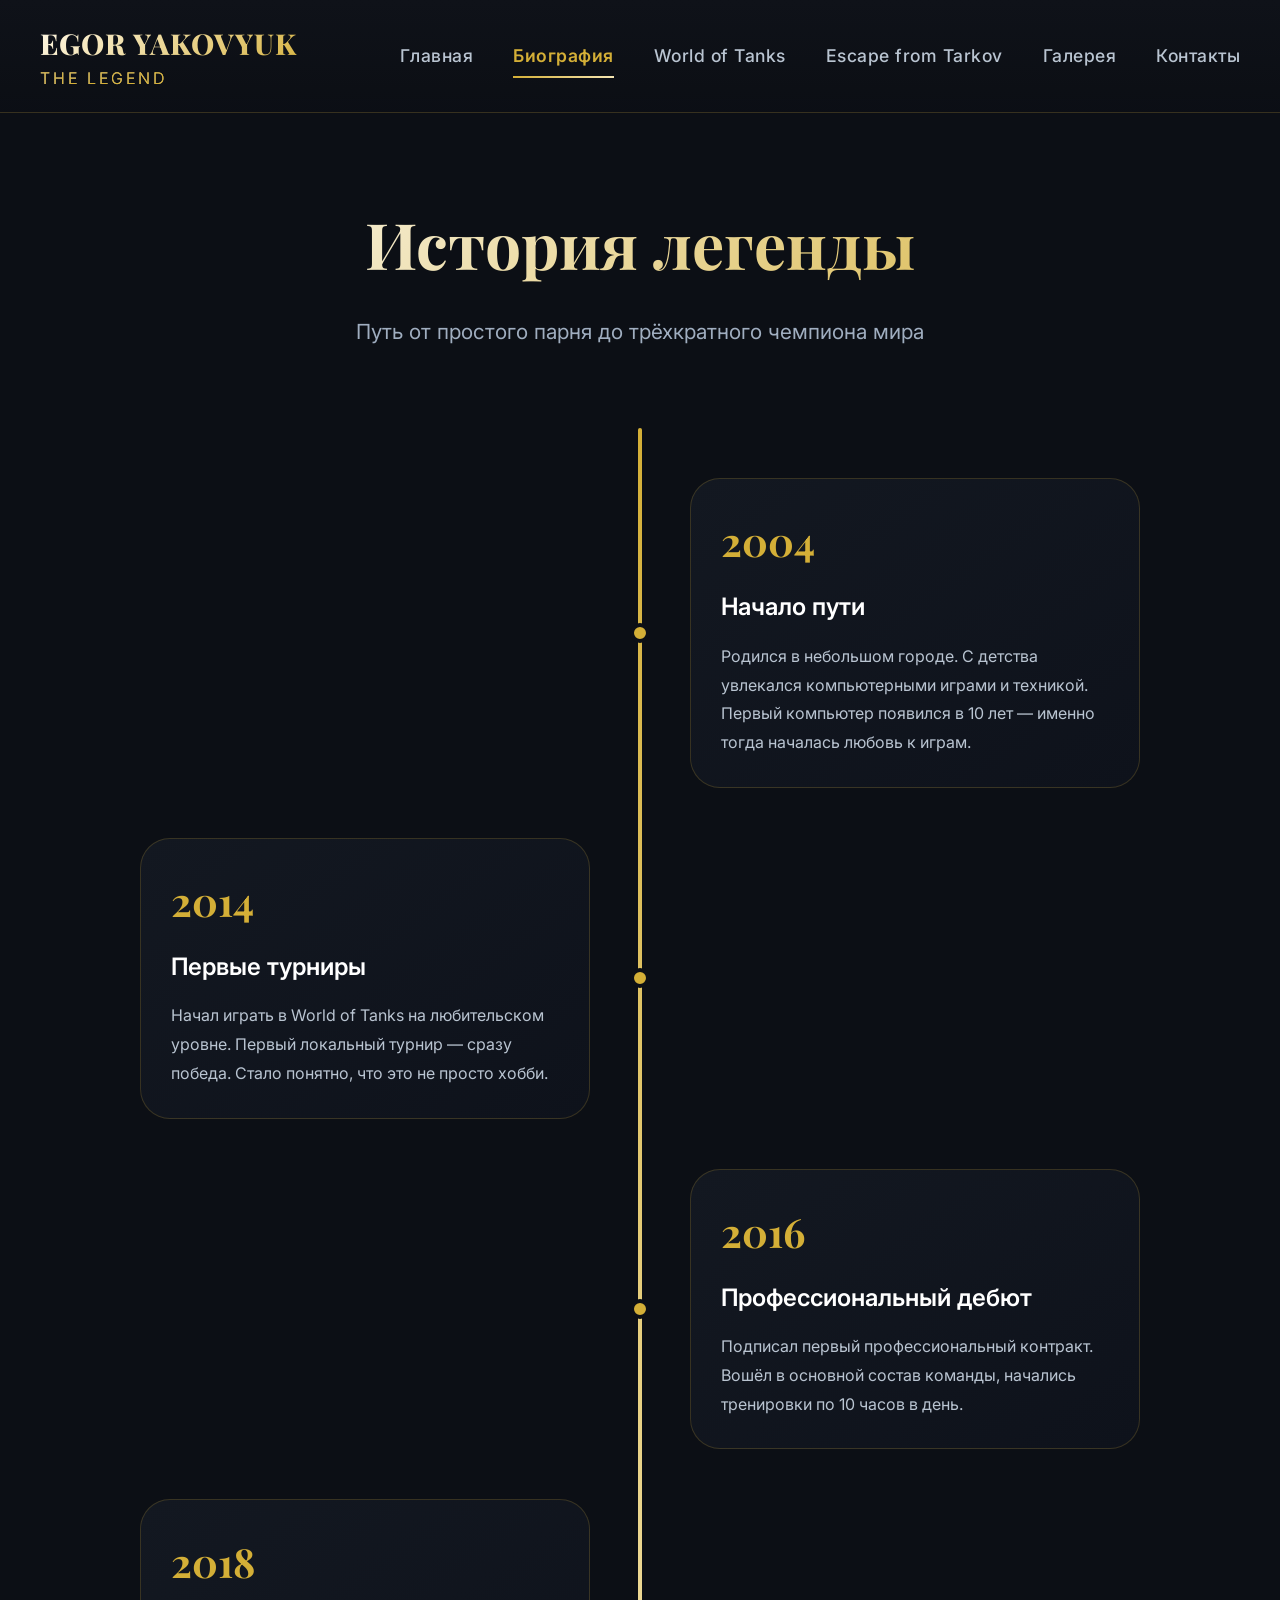
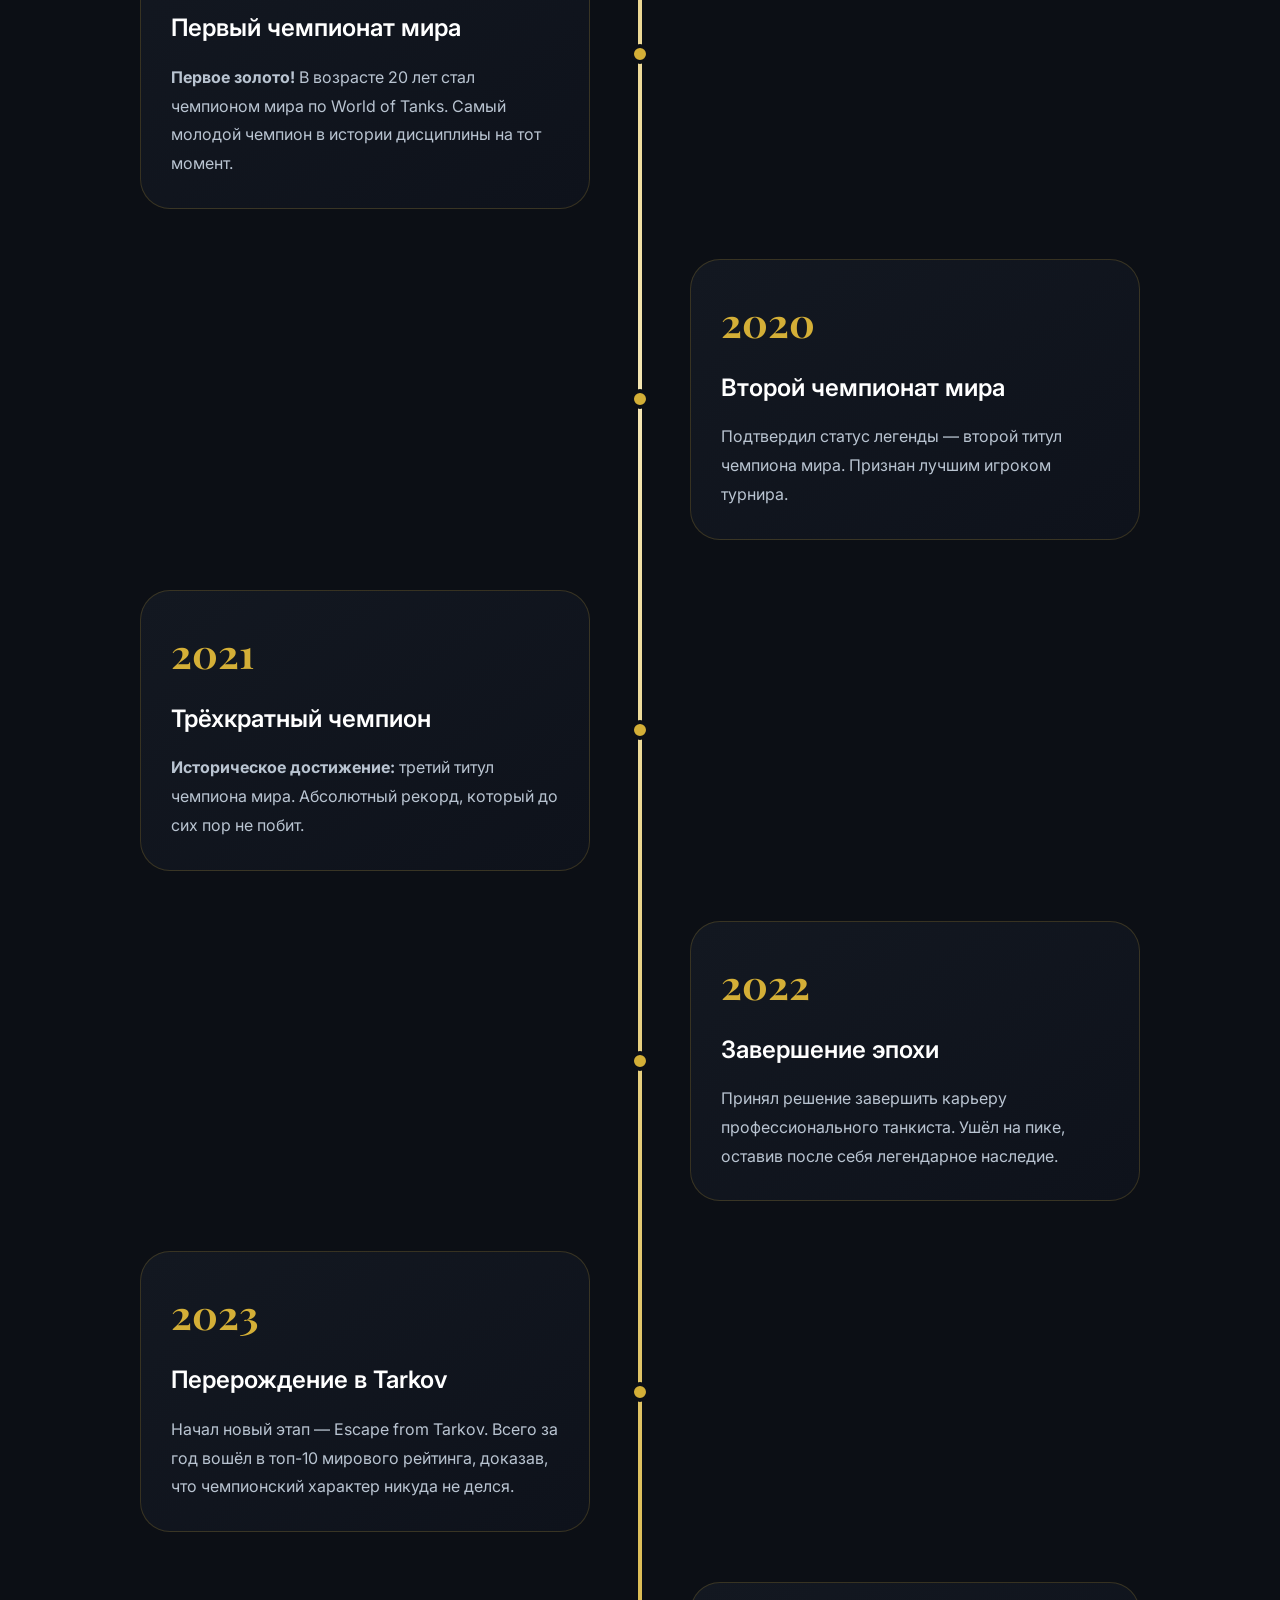
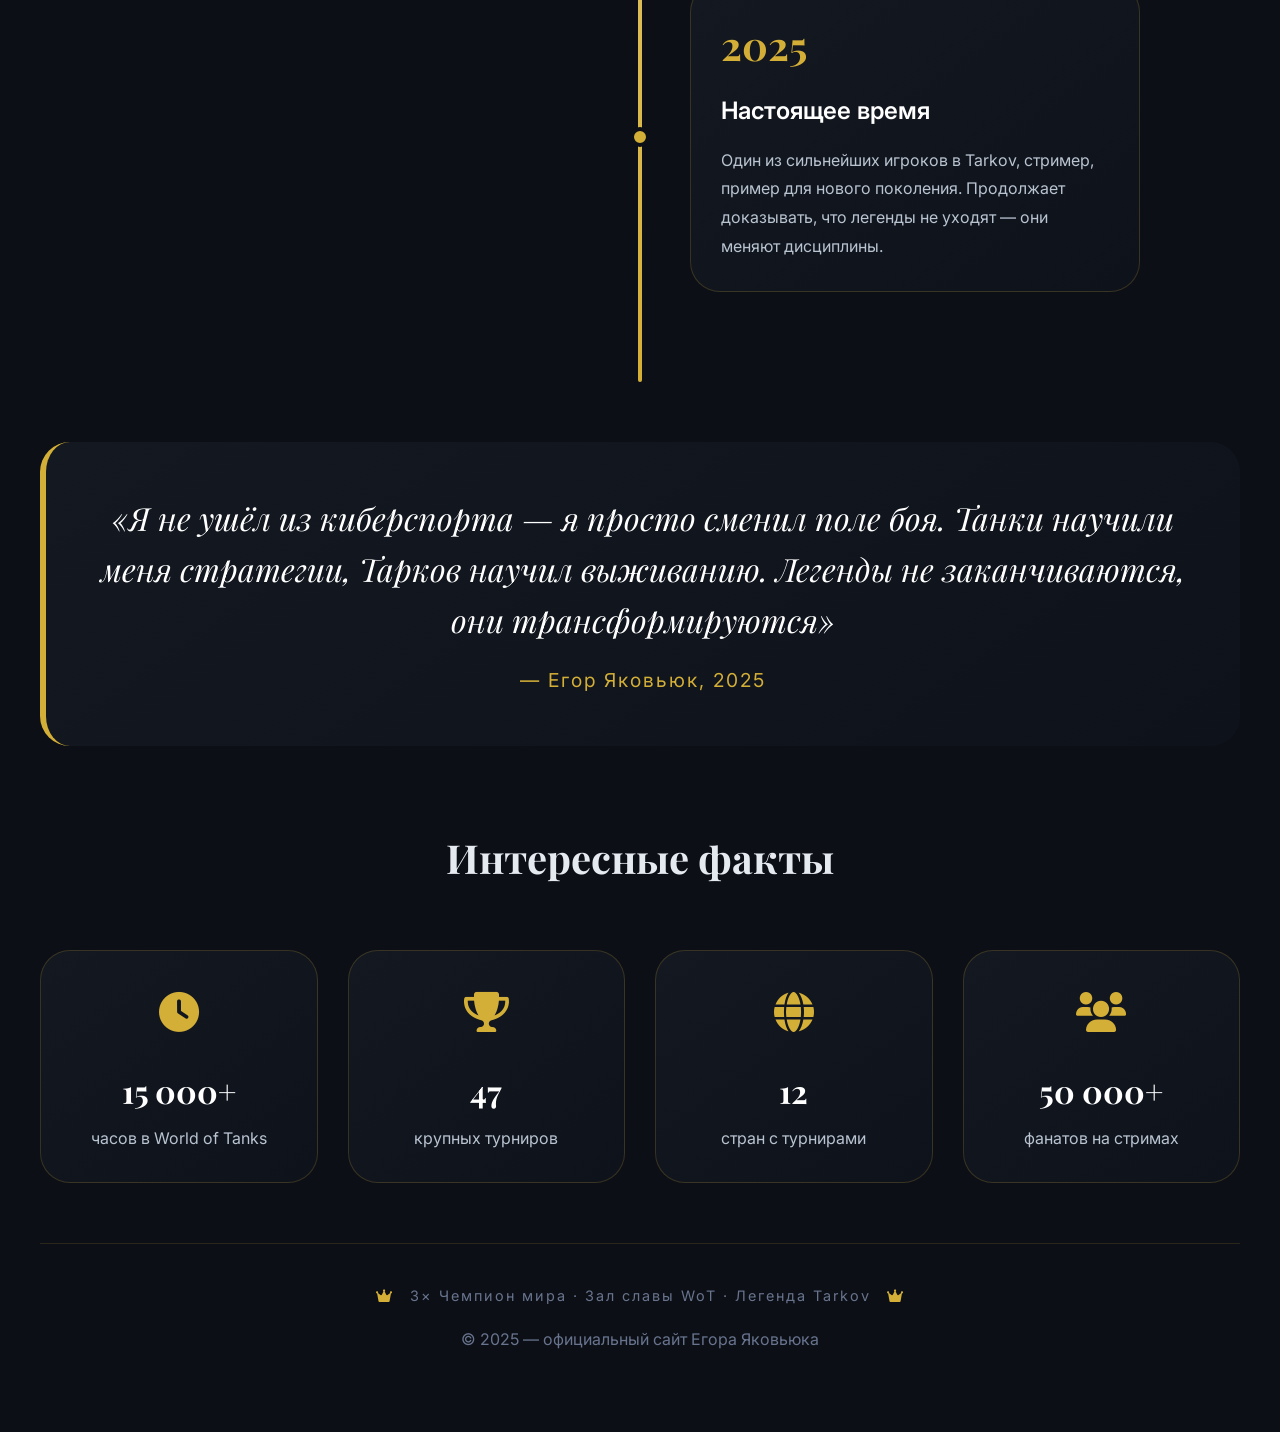
==== bio.html @ 558fa75c "новый сайт" ====
<!DOCTYPE html>
<html lang="ru">
<head>
    <meta charset="UTF-8">
    <meta name="viewport" content="width=device-width, initial-scale=1.0">
    <title>Биография | Егор Яковьюк — Легенда киберспорта</title>
    
    <!-- Фавикон -->
    <link rel="icon" type="image/png" href="favicon.png">
    <link rel="apple-touch-icon" href="favicon.png">
    
    <!-- Шрифты -->
    <link rel="preconnect" href="https://fonts.googleapis.com">
    <link rel="preconnect" href="https://fonts.gstatic.com" crossorigin>
    <link href="https://fonts.googleapis.com/css2?family=Inter:wght@300;400;500;600;700&family=Playfair+Display:wght@400;500;600;700;800&display=swap" rel="stylesheet">
    
    <!-- Font Awesome -->
    <link rel="stylesheet" href="https://cdnjs.cloudflare.com/ajax/libs/font-awesome/6.0.0-beta3/css/all.min.css">
    
    <style>
        /* ===== ОСНОВНЫЕ СТИЛИ (ТЕ ЖЕ, ЧТО НА ГЛАВНОЙ) ===== */
        * {
            margin: 0;
            padding: 0;
            box-sizing: border-box;
        }

        body {
            font-family: 'Inter', sans-serif;
            background-color: #0c0f15;
            color: #e5e9f0;
            line-height: 1.6;
        }

        /* ШАПКА */
        .header {
            background: linear-gradient(180deg, #0f1219 0%, rgba(12,15,21,0.95) 100%);
            backdrop-filter: blur(10px);
            border-bottom: 1px solid rgba(212, 175, 55, 0.2);
            position: sticky;
            top: 0;
            z-index: 1000;
            padding: 20px 0;
        }

        .header-container {
            max-width: 1400px;
            margin: 0 auto;
            padding: 0 40px;
            display: flex;
            align-items: center;
            justify-content: space-between;
        }

        .logo {
            font-family: 'Playfair Display', serif;
            font-size: 1.8rem;
            font-weight: 800;
            letter-spacing: 1px;
            background: linear-gradient(135deg, #fff8e7, #d4af37);
            -webkit-background-clip: text;
            background-clip: text;
            color: transparent;
            text-decoration: none;
        }

        .logo span {
            font-size: 1rem;
            font-family: 'Inter', sans-serif;
            font-weight: 300;
            color: #d4af37;
            display: block;
            letter-spacing: 3px;
            text-transform: uppercase;
        }

        .nav-menu {
            display: flex;
            gap: 40px;
        }

        .nav-link {
            color: #b9c4d1;
            text-decoration: none;
            font-weight: 500;
            font-size: 1.1rem;
            letter-spacing: 0.5px;
            padding: 8px 0;
            position: relative;
            transition: 0.2s;
        }

        .nav-link::after {
            content: '';
            position: absolute;
            bottom: 0;
            left: 0;
            width: 0;
            height: 2px;
            background: linear-gradient(90deg, #d4af37, #f5e6b3);
            transition: width 0.3s ease;
        }

        .nav-link:hover {
            color: #fff;
        }

        .nav-link:hover::after {
            width: 100%;
        }

        .nav-link.active {
            color: #d4af37;
            font-weight: 600;
        }

        .nav-link.active::after {
            width: 100%;
        }

        /* ОСНОВНОЙ КОНТЕЙНЕР */
        .main {
            max-width: 1400px;
            margin: 0 auto;
            padding: 40px;
        }

        /* ЗАГОЛОВОК СТРАНИЦЫ */
        .page-header {
            text-align: center;
            margin: 40px 0 60px;
        }

        .page-title {
            font-family: 'Playfair Display', serif;
            font-size: 4rem;
            font-weight: 700;
            margin-bottom: 20px;
            background: linear-gradient(135deg, #ffffff, #d4af37);
            -webkit-background-clip: text;
            background-clip: text;
            color: transparent;
        }

        .page-subtitle {
            font-size: 1.3rem;
            color: #a0aec0;
            max-width: 700px;
            margin: 0 auto;
        }

        /* БИОГРАФИЯ - ВРЕМЕННАЯ ЛИНИЯ */
        .timeline {
            position: relative;
            max-width: 1000px;
            margin: 60px auto;
            padding: 20px 0;
        }

        .timeline::before {
            content: '';
            position: absolute;
            left: 50%;
            transform: translateX(-50%);
            width: 4px;
            height: 100%;
            background: linear-gradient(180deg, #d4af37, #f5e6b3, #d4af37);
            border-radius: 2px;
        }

        .timeline-item {
            position: relative;
            margin: 50px 0;
            display: flex;
            justify-content: space-between;
            align-items: center;
        }

        .timeline-item:nth-child(odd) {
            flex-direction: row-reverse;
        }

        .timeline-content {
            width: 45%;
            background: linear-gradient(145deg, #131821, #0e121b);
            border: 1px solid rgba(212, 175, 55, 0.2);
            border-radius: 30px;
            padding: 30px;
            position: relative;
            transition: 0.3s;
        }

        .timeline-content:hover {
            transform: translateY(-5px);
            border-color: #d4af37;
            box-shadow: 0 20px 30px -10px #000;
        }

        .timeline-year {
            font-family: 'Playfair Display', serif;
            font-size: 2.5rem;
            font-weight: 700;
            color: #d4af37;
            margin-bottom: 15px;
        }

        .timeline-title {
            font-size: 1.5rem;
            font-weight: 600;
            margin-bottom: 15px;
            color: #fff;
        }

        .timeline-text {
            color: #b9c4d1;
            line-height: 1.8;
        }

        .timeline-dot {
            position: absolute;
            left: 50%;
            transform: translateX(-50%);
            width: 20px;
            height: 20px;
            background: #d4af37;
            border: 4px solid #0c0f15;
            border-radius: 50%;
            z-index: 2;
        }

        /* ЦИТАТА */
        .quote-block {
            background: linear-gradient(145deg, #131821, #0e121b);
            border-left: 6px solid #d4af37;
            border-radius: 30px;
            padding: 50px;
            margin: 80px 0;
            text-align: center;
        }

        .quote-text {
            font-size: 2rem;
            font-family: 'Playfair Display', serif;
            font-style: italic;
            color: #fff;
            margin-bottom: 20px;
        }

        .quote-author {
            color: #d4af37;
            font-size: 1.2rem;
            letter-spacing: 2px;
        }

        /* КАРТОЧКИ С ФАКТАМИ */
        .facts-grid {
            display: grid;
            grid-template-columns: repeat(auto-fit, minmax(250px, 1fr));
            gap: 30px;
            margin: 60px 0;
        }

        .fact-card {
            background: linear-gradient(145deg, #131821, #0e121b);
            border: 1px solid rgba(212, 175, 55, 0.2);
            border-radius: 30px;
            padding: 30px;
            text-align: center;
            transition: 0.3s;
        }

        .fact-card:hover {
            border-color: #d4af37;
            transform: translateY(-5px);
        }

        .fact-icon {
            font-size: 2.5rem;
            color: #d4af37;
            margin-bottom: 20px;
        }

        .fact-number {
            font-family: 'Playfair Display', serif;
            font-size: 2rem;
            font-weight: 700;
            color: #fff;
            margin-bottom: 10px;
        }

        .fact-label {
            color: #b9c4d1;
            font-size: 1rem;
        }

        /* ФУТЕР */
        .footer {
            border-top: 1px solid rgba(212, 175, 55, 0.15);
            padding: 40px 0;
            margin-top: 60px;
            text-align: center;
            color: #68748e;
        }

        .legacy {
            font-size: 0.9rem;
            letter-spacing: 2px;
        }

        .legacy i {
            color: #d4af37;
            margin: 0 10px;
        }

        /* АДАПТАЦИЯ */
        @media (max-width: 768px) {
            .header-container {
                flex-direction: column;
                gap: 20px;
            }
            
            .nav-menu {
                gap: 15px;
                flex-wrap: wrap;
                justify-content: center;
            }
            
            .timeline::before {
                left: 30px;
            }
            
            .timeline-item {
                flex-direction: column !important;
                margin-left: 60px;
            }
            
            .timeline-content {
                width: 100%;
            }
            
            .timeline-dot {
                left: 30px;
            }
            
            .page-title {
                font-size: 2.5rem;
            }
            
            .quote-text {
                font-size: 1.5rem;
            }
        }
    </style>
</head>
<body>
    <!-- НОВАЯ ШАПКА С БИОГРАФИЕЙ -->
    <header class="header">
        <div class="header-container">
            <a href="index.html" class="logo">
                EGOR YAKOVYUK
                <span>THE LEGEND</span>
            </a>
            <nav class="nav-menu">
                <a href="index.html" class="nav-link">Главная</a>
                <a href="bio.html" class="nav-link active">Биография</a>
                <a href="wot.html" class="nav-link">World of Tanks</a>
                <a href="tarkov.html" class="nav-link">Escape from Tarkov</a>
                <a href="gallery.html" class="nav-link">Галерея</a>
                <a href="contacts.html" class="nav-link">Контакты</a>
            </nav>
        </div>
    </header>

    <main class="main">
        <!-- ЗАГОЛОВОК -->
        <div class="page-header">
            <h1 class="page-title">История легенды</h1>
            <p class="page-subtitle">Путь от простого парня до трёхкратного чемпиона мира</p>
        </div>

        <!-- ВРЕМЕННАЯ ЛИНИЯ ЖИЗНИ -->
        <div class="timeline">
            <!-- 2004 - Рождение -->
            <div class="timeline-item">
                <div class="timeline-dot"></div>
                <div class="timeline-content">
                    <div class="timeline-year">2004</div>
                    <div class="timeline-title">Начало пути</div>
                    <div class="timeline-text">
                        Родился в небольшом городе. С детства увлекался компьютерными играми и техникой. Первый компьютер появился в 10 лет — именно тогда началась любовь к играм.
                    </div>
                </div>
            </div>

            <!-- 2014 - Первые шаги в киберспорте -->
            <div class="timeline-item">
                <div class="timeline-dot"></div>
                <div class="timeline-content">
                    <div class="timeline-year">2014</div>
                    <div class="timeline-title">Первые турниры</div>
                    <div class="timeline-text">
                        Начал играть в World of Tanks на любительском уровне. Первый локальный турнир — сразу победа. Стало понятно, что это не просто хобби.
                    </div>
                </div>
            </div>

            <!-- 2016 - Профессиональная карьера -->
            <div class="timeline-item">
                <div class="timeline-dot"></div>
                <div class="timeline-content">
                    <div class="timeline-year">2016</div>
                    <div class="timeline-title">Профессиональный дебют</div>
                    <div class="timeline-text">
                        Подписал первый профессиональный контракт. Вошёл в основной состав команды, начались тренировки по 10 часов в день.
                    </div>
                </div>
            </div>

            <!-- 2018 - Первый чемпионат мира -->
            <div class="timeline-item">
                <div class="timeline-dot"></div>
                <div class="timeline-content">
                    <div class="timeline-year">2018</div>
                    <div class="timeline-title">Первый чемпионат мира</div>
                    <div class="timeline-text">
                        <strong>Первое золото!</strong> В возрасте 20 лет стал чемпионом мира по World of Tanks. Самый молодой чемпион в истории дисциплины на тот момент.
                    </div>
                </div>
            </div>

            <!-- 2020 - Второй титул -->
            <div class="timeline-item">
                <div class="timeline-dot"></div>
                <div class="timeline-content">
                    <div class="timeline-year">2020</div>
                    <div class="timeline-title">Второй чемпионат мира</div>
                    <div class="timeline-text">
                        Подтвердил статус легенды — второй титул чемпиона мира. Признан лучшим игроком турнира.
                    </div>
                </div>
            </div>

            <!-- 2021 - Третий титул и рекорд -->
            <div class="timeline-item">
                <div class="timeline-dot"></div>
                <div class="timeline-content">
                    <div class="timeline-year">2021</div>
                    <div class="timeline-title">Трёхкратный чемпион</div>
                    <div class="timeline-text">
                        <strong>Историческое достижение:</strong> третий титул чемпиона мира. Абсолютный рекорд, который до сих пор не побит.
                    </div>
                </div>
            </div>

            <!-- 2022 - Завершение карьеры танкиста -->
            <div class="timeline-item">
                <div class="timeline-dot"></div>
                <div class="timeline-content">
                    <div class="timeline-year">2022</div>
                    <div class="timeline-title">Завершение эпохи</div>
                    <div class="timeline-text">
                        Принял решение завершить карьеру профессионального танкиста. Ушёл на пике, оставив после себя легендарное наследие.
                    </div>
                </div>
            </div>

            <!-- 2023 - Новая глава: Tarkov -->
            <div class="timeline-item">
                <div class="timeline-dot"></div>
                <div class="timeline-content">
                    <div class="timeline-year">2023</div>
                    <div class="timeline-title">Перерождение в Tarkov</div>
                    <div class="timeline-text">
                        Начал новый этап — Escape from Tarkov. Всего за год вошёл в топ-10 мирового рейтинга, доказав, что чемпионский характер никуда не делся.
                    </div>
                </div>
            </div>

            <!-- 2025 - Настоящее время -->
            <div class="timeline-item">
                <div class="timeline-dot"></div>
                <div class="timeline-content">
                    <div class="timeline-year">2025</div>
                    <div class="timeline-title">Настоящее время</div>
                    <div class="timeline-text">
                        Один из сильнейших игроков в Tarkov, стример, пример для нового поколения. Продолжает доказывать, что легенды не уходят — они меняют дисциплины.
                    </div>
                </div>
            </div>
        </div>

        <!-- ЦИТАТА -->
        <div class="quote-block">
            <div class="quote-text">
                «Я не ушёл из киберспорта — я просто сменил поле боя. Танки научили меня стратегии, Тарков научил выживанию. Легенды не заканчиваются, они трансформируются»
            </div>
            <div class="quote-author">— Егор Яковьюк, 2025</div>
        </div>

        <!-- ИНТЕРЕСНЫЕ ФАКТЫ -->
        <h2 style="font-family: 'Playfair Display'; font-size: 2.5rem; margin: 60px 0 30px; text-align: center;">Интересные факты</h2>
        
        <div class="facts-grid">
            <div class="fact-card">
                <div class="fact-icon"><i class="fas fa-clock"></i></div>
                <div class="fact-number">15 000+</div>
                <div class="fact-label">часов в World of Tanks</div>
            </div>
            
            <div class="fact-card">
                <div class="fact-icon"><i class="fas fa-trophy"></i></div>
                <div class="fact-number">47</div>
                <div class="fact-label">крупных турниров</div>
            </div>
            
            <div class="fact-card">
                <div class="fact-icon"><i class="fas fa-globe"></i></div>
                <div class="fact-number">12</div>
                <div class="fact-label">стран с турнирами</div>
            </div>
            
            <div class="fact-card">
                <div class="fact-icon"><i class="fas fa-users"></i></div>
                <div class="fact-number">50 000+</div>
                <div class="fact-label">фанатов на стримах</div>
            </div>
        </div>

        <!-- ПОДВАЛ -->
        <footer class="footer">
            <div class="legacy">
                <i class="fas fa-crown"></i> 3× Чемпион мира · Зал славы WoT · Легенда Tarkov <i class="fas fa-crown"></i>
            </div>
            <div style="margin-top: 20px;">
                © 2025 — официальный сайт Егора Яковьюка
            </div>
        </footer>
    </main>
</body>
</html>
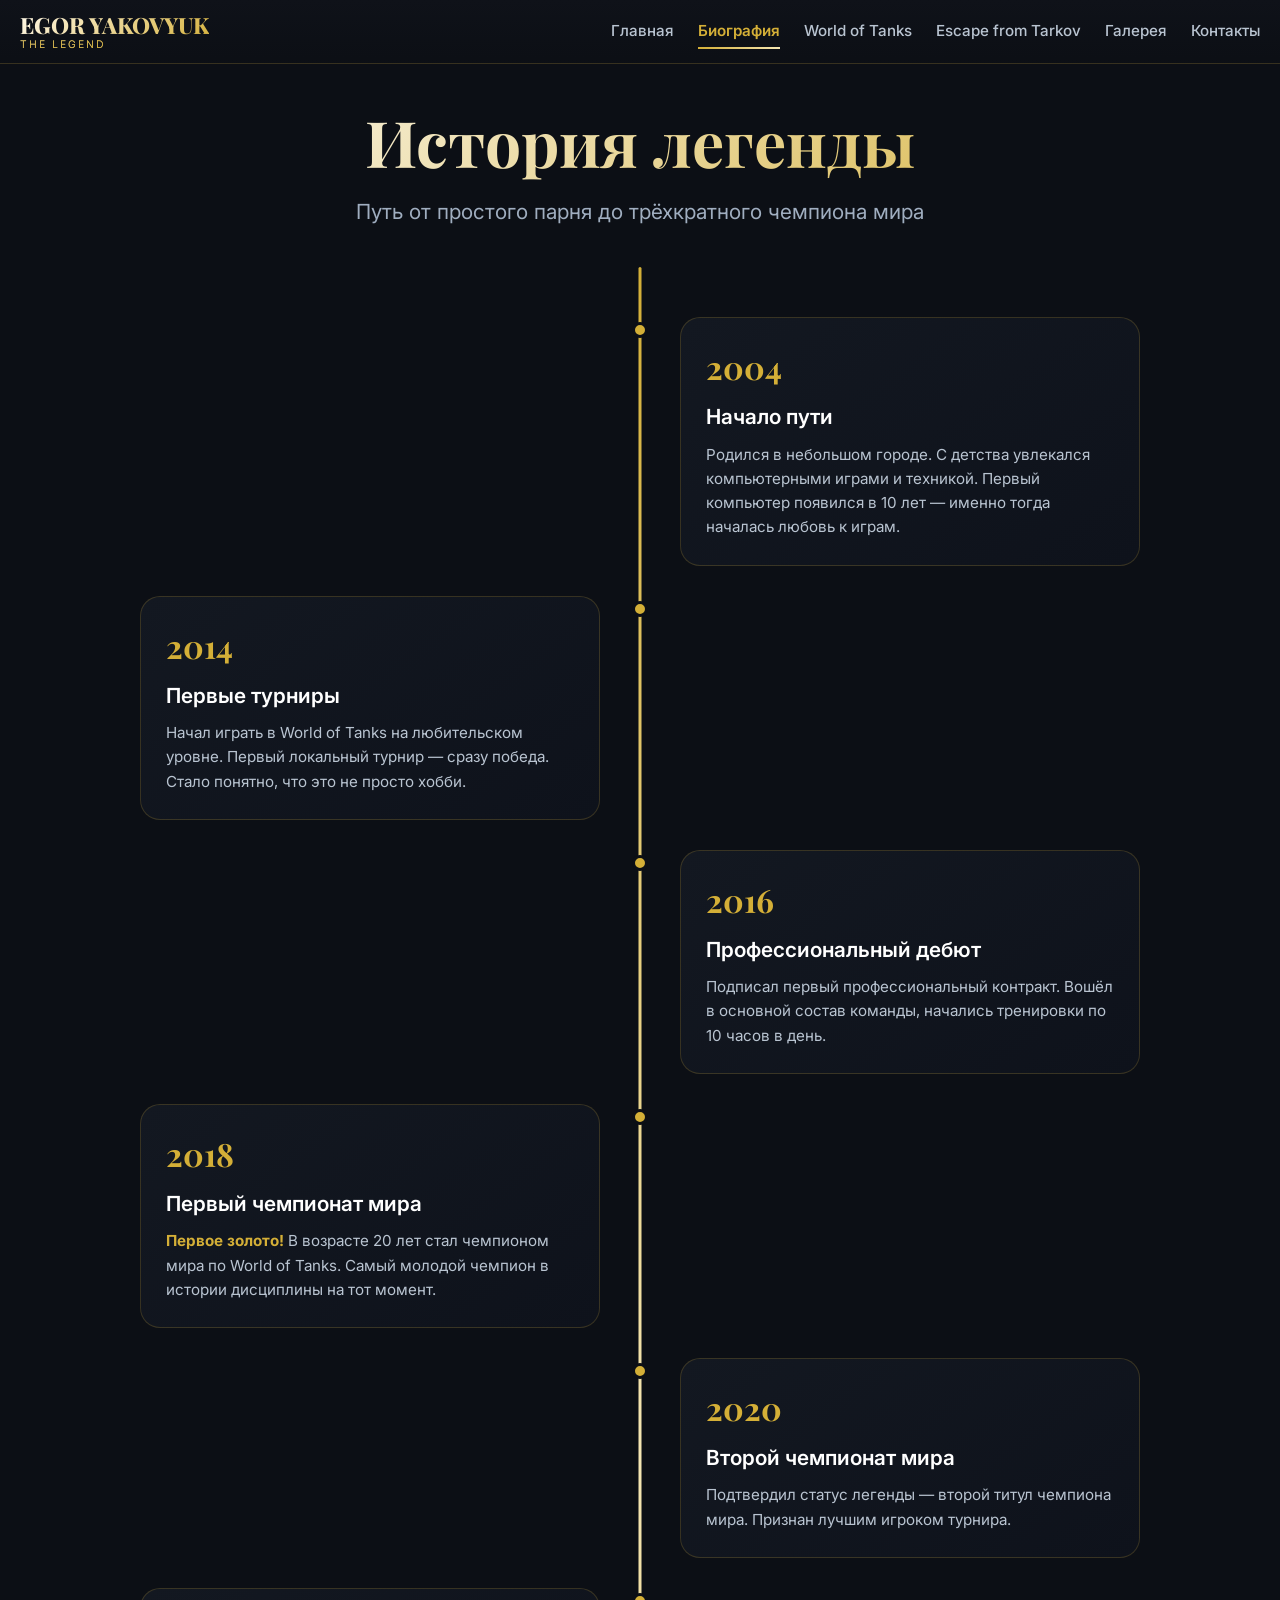
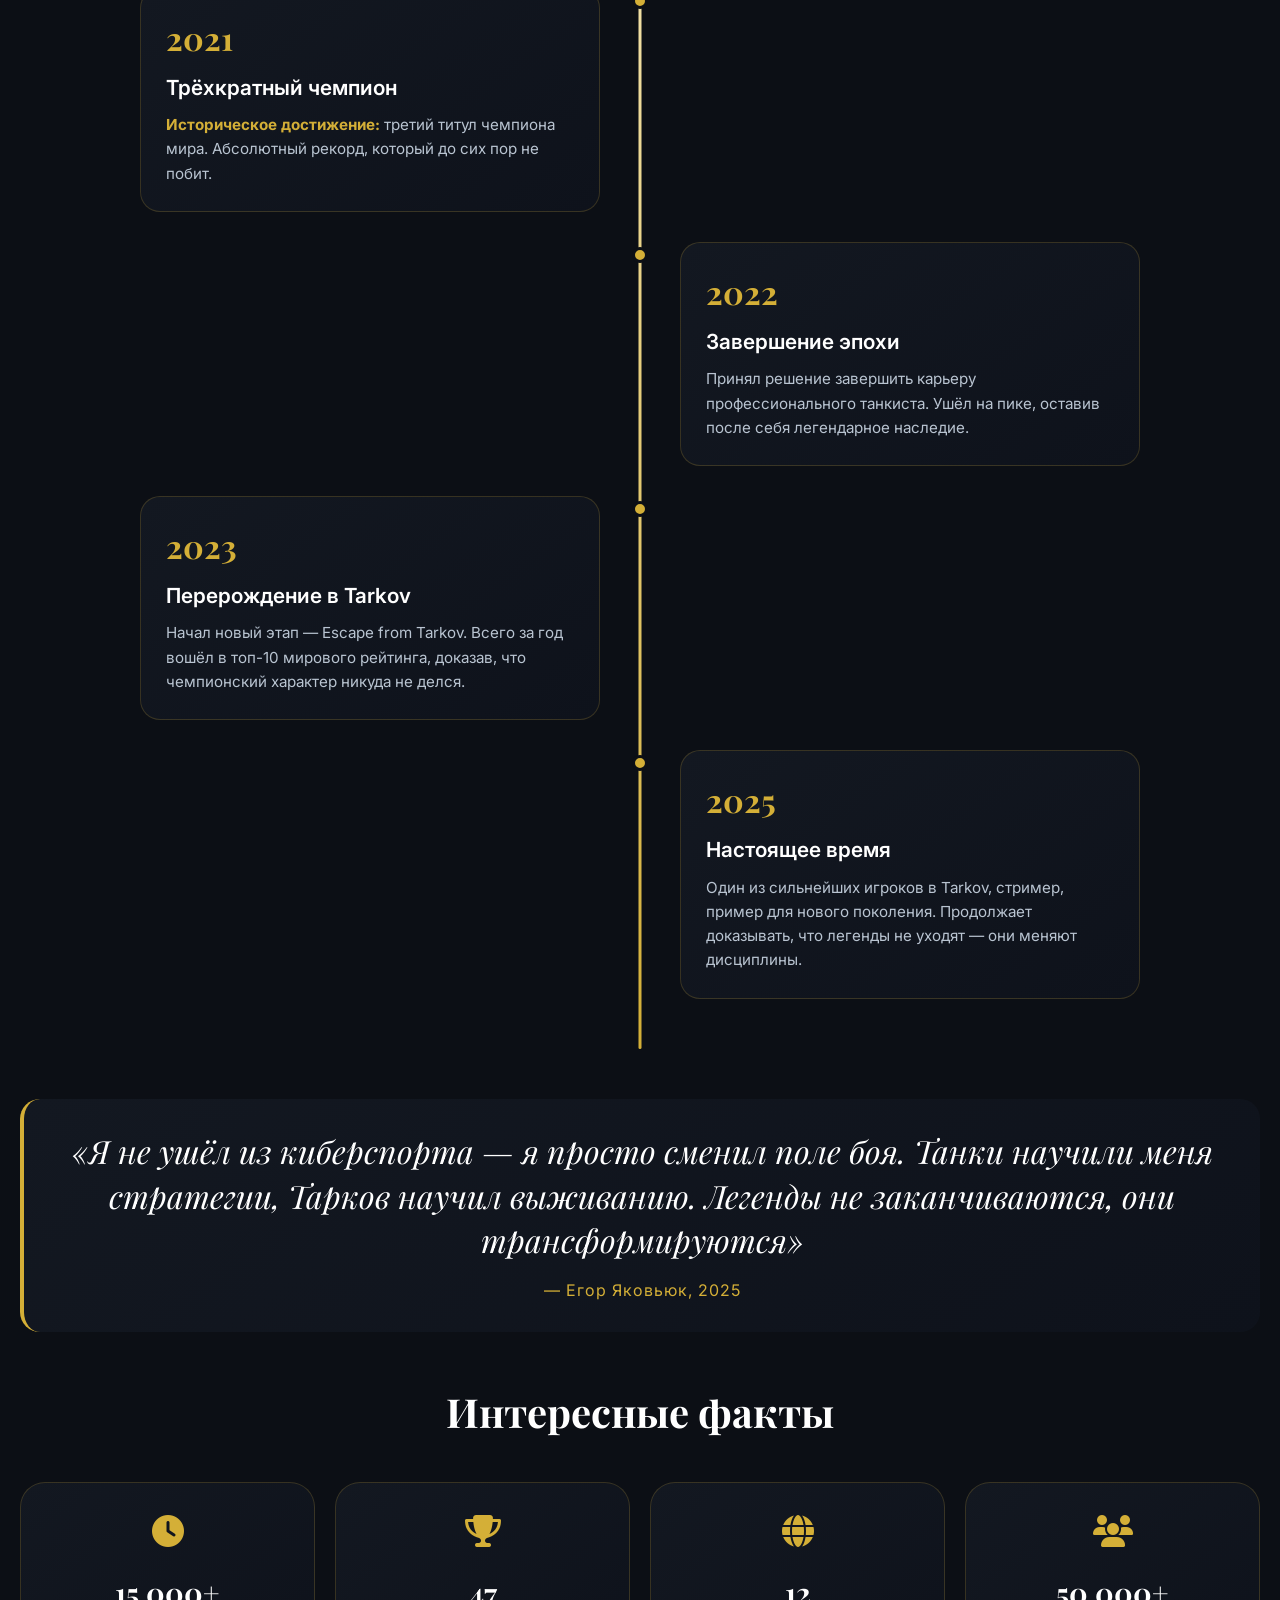
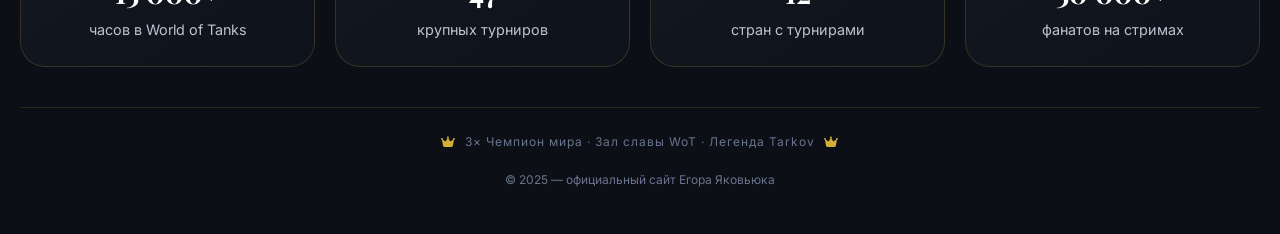
==== commit 102a3bd5: "адаптация сайта под все устройства" ====
--- a/bio.html
+++ b/bio.html
@@ -2,7 +2,7 @@
 <html lang="ru">
 <head>
     <meta charset="UTF-8">
-    <meta name="viewport" content="width=device-width, initial-scale=1.0">
+    <meta name="viewport" content="width=device-width, initial-scale=1.0, maximum-scale=5.0">
     <title>Биография | Егор Яковьюк — Легенда киберспорта</title>
     
     <!-- Фавикон -->
@@ -14,11 +14,11 @@
     <link rel="preconnect" href="https://fonts.gstatic.com" crossorigin>
     <link href="https://fonts.googleapis.com/css2?family=Inter:wght@300;400;500;600;700&family=Playfair+Display:wght@400;500;600;700;800&display=swap" rel="stylesheet">
     
-    <!-- Font Awesome -->
-    <link rel="stylesheet" href="https://cdnjs.cloudflare.com/ajax/libs/font-awesome/6.0.0-beta3/css/all.min.css">
+    <!-- Font Awesome 6.5.1 -->
+    <link rel="stylesheet" href="https://cdnjs.cloudflare.com/ajax/libs/font-awesome/6.5.1/css/all.min.css">
     
     <style>
-        /* ===== ОСНОВНЫЕ СТИЛИ (ТЕ ЖЕ, ЧТО НА ГЛАВНОЙ) ===== */
+        /* ===== СБРОС И БАЗОВЫЕ СТИЛИ ===== */
         * {
             margin: 0;
             padding: 0;
@@ -29,65 +29,107 @@
             font-family: 'Inter', sans-serif;
             background-color: #0c0f15;
             color: #e5e9f0;
-            line-height: 1.6;
-        }
-
-        /* ШАПКА */
+            line-height: 1.5;
+            overflow-x: hidden;
+            width: 100%;
+        }
+
+        img {
+            max-width: 100%;
+            height: auto;
+            display: block;
+        }
+
+        /* ===== ШАПКА (ИДЕАЛЬНО ОДИНАКОВАЯ ДЛЯ ВСЕХ СТРАНИЦ) ===== */
         .header {
-            background: linear-gradient(180deg, #0f1219 0%, rgba(12,15,21,0.95) 100%);
+            background: linear-gradient(180deg, #0f1219 0%, rgba(12,15,21,0.98) 100%);
             backdrop-filter: blur(10px);
             border-bottom: 1px solid rgba(212, 175, 55, 0.2);
             position: sticky;
             top: 0;
             z-index: 1000;
-            padding: 20px 0;
+            width: 100%;
         }
 
         .header-container {
             max-width: 1400px;
             margin: 0 auto;
-            padding: 0 40px;
+            padding: 12px 20px;
             display: flex;
             align-items: center;
             justify-content: space-between;
+            position: relative;
         }
 
         .logo {
             font-family: 'Playfair Display', serif;
-            font-size: 1.8rem;
+            font-size: 1.4rem;
             font-weight: 800;
-            letter-spacing: 1px;
             background: linear-gradient(135deg, #fff8e7, #d4af37);
             -webkit-background-clip: text;
             background-clip: text;
             color: transparent;
             text-decoration: none;
+            line-height: 1.2;
+            z-index: 1001;
+            white-space: nowrap;
         }
 
         .logo span {
-            font-size: 1rem;
+            font-size: 0.65rem;
+            color: #d4af37;
+            display: block;
+            letter-spacing: 2px;
+            text-transform: uppercase;
             font-family: 'Inter', sans-serif;
             font-weight: 300;
-            color: #d4af37;
+        }
+
+        .burger {
+            display: none;
+            flex-direction: column;
+            justify-content: space-between;
+            width: 28px;
+            height: 20px;
+            cursor: pointer;
+            z-index: 1001;
+        }
+
+        .burger span {
             display: block;
-            letter-spacing: 3px;
-            text-transform: uppercase;
+            width: 100%;
+            height: 2.5px;
+            background-color: #d4af37;
+            border-radius: 3px;
+            transition: all 0.3s ease;
+        }
+
+        .burger.active span:nth-child(1) {
+            transform: translateY(9px) rotate(45deg);
+        }
+
+        .burger.active span:nth-child(2) {
+            opacity: 0;
+        }
+
+        .burger.active span:nth-child(3) {
+            transform: translateY(-9px) rotate(-45deg);
         }
 
         .nav-menu {
             display: flex;
-            gap: 40px;
+            gap: 24px;
         }
 
         .nav-link {
             color: #b9c4d1;
             text-decoration: none;
             font-weight: 500;
-            font-size: 1.1rem;
-            letter-spacing: 0.5px;
-            padding: 8px 0;
+            font-size: 0.95rem;
+            padding: 6px 0;
             position: relative;
-            transition: 0.2s;
+            white-space: nowrap;
+            transition: color 0.2s;
         }
 
         .nav-link::after {
@@ -105,7 +147,8 @@
             color: #fff;
         }
 
-        .nav-link:hover::after {
+        .nav-link:hover::after,
+        .nav-link.active::after {
             width: 100%;
         }
 
@@ -114,55 +157,53 @@
             font-weight: 600;
         }
 
-        .nav-link.active::after {
-            width: 100%;
-        }
-
-        /* ОСНОВНОЙ КОНТЕЙНЕР */
+        /* ===== ОСНОВНОЙ КОНТЕЙНЕР ===== */
         .main {
             max-width: 1400px;
             margin: 0 auto;
-            padding: 40px;
-        }
-
-        /* ЗАГОЛОВОК СТРАНИЦЫ */
+            padding: 20px;
+        }
+
+        /* ===== ЗАГОЛОВОК СТРАНИЦЫ ===== */
         .page-header {
             text-align: center;
-            margin: 40px 0 60px;
+            margin: 20px 0 40px;
         }
 
         .page-title {
             font-family: 'Playfair Display', serif;
-            font-size: 4rem;
+            font-size: clamp(2.2rem, 6vw, 4rem);
             font-weight: 700;
-            margin-bottom: 20px;
+            margin-bottom: 15px;
             background: linear-gradient(135deg, #ffffff, #d4af37);
             -webkit-background-clip: text;
             background-clip: text;
             color: transparent;
+            line-height: 1.2;
         }
 
         .page-subtitle {
-            font-size: 1.3rem;
+            font-size: clamp(1rem, 2.5vw, 1.3rem);
             color: #a0aec0;
             max-width: 700px;
             margin: 0 auto;
-        }
-
-        /* БИОГРАФИЯ - ВРЕМЕННАЯ ЛИНИЯ */
+            padding: 0 15px;
+        }
+
+        /* ===== ВРЕМЕННАЯ ЛИНИЯ ===== */
         .timeline {
             position: relative;
             max-width: 1000px;
-            margin: 60px auto;
+            margin: 40px auto;
             padding: 20px 0;
         }
 
         .timeline::before {
             content: '';
             position: absolute;
-            left: 50%;
-            transform: translateX(-50%);
-            width: 4px;
+            left: 20px;
+            top: 0;
+            width: 3px;
             height: 100%;
             background: linear-gradient(180deg, #d4af37, #f5e6b3, #d4af37);
             border-radius: 2px;
@@ -170,197 +211,294 @@
 
         .timeline-item {
             position: relative;
-            margin: 50px 0;
-            display: flex;
-            justify-content: space-between;
-            align-items: center;
-        }
-
-        .timeline-item:nth-child(odd) {
-            flex-direction: row-reverse;
+            margin: 30px 0;
+            padding-left: 50px;
+        }
+
+        .timeline-dot {
+            position: absolute;
+            left: 12px;
+            top: 5px;
+            width: 16px;
+            height: 16px;
+            background: #d4af37;
+            border: 3px solid #0c0f15;
+            border-radius: 50%;
+            z-index: 2;
         }
 
         .timeline-content {
-            width: 45%;
             background: linear-gradient(145deg, #131821, #0e121b);
             border: 1px solid rgba(212, 175, 55, 0.2);
-            border-radius: 30px;
-            padding: 30px;
-            position: relative;
+            border-radius: 20px;
+            padding: 25px;
             transition: 0.3s;
         }
 
         .timeline-content:hover {
-            transform: translateY(-5px);
+            transform: translateY(-3px);
             border-color: #d4af37;
-            box-shadow: 0 20px 30px -10px #000;
         }
 
         .timeline-year {
             font-family: 'Playfair Display', serif;
-            font-size: 2.5rem;
+            font-size: clamp(1.8rem, 4vw, 2rem);
             font-weight: 700;
             color: #d4af37;
-            margin-bottom: 15px;
+            margin-bottom: 10px;
         }
 
         .timeline-title {
-            font-size: 1.5rem;
+            font-size: clamp(1.1rem, 3vw, 1.3rem);
             font-weight: 600;
-            margin-bottom: 15px;
+            margin-bottom: 10px;
             color: #fff;
         }
 
         .timeline-text {
             color: #b9c4d1;
-            line-height: 1.8;
-        }
-
-        .timeline-dot {
-            position: absolute;
-            left: 50%;
-            transform: translateX(-50%);
-            width: 20px;
-            height: 20px;
-            background: #d4af37;
-            border: 4px solid #0c0f15;
-            border-radius: 50%;
-            z-index: 2;
-        }
-
-        /* ЦИТАТА */
+            font-size: 0.95rem;
+            line-height: 1.6;
+        }
+
+        .timeline-text strong {
+            color: #d4af37;
+        }
+
+        /* ===== ЦИТАТА ===== */
         .quote-block {
             background: linear-gradient(145deg, #131821, #0e121b);
-            border-left: 6px solid #d4af37;
-            border-radius: 30px;
-            padding: 50px;
-            margin: 80px 0;
+            border-left: 4px solid #d4af37;
+            border-radius: 20px;
+            padding: 30px 20px;
+            margin: 50px 0;
             text-align: center;
         }
 
         .quote-text {
-            font-size: 2rem;
+            font-size: clamp(1.2rem, 4vw, 2rem);
             font-family: 'Playfair Display', serif;
             font-style: italic;
             color: #fff;
-            margin-bottom: 20px;
+            margin-bottom: 15px;
+            line-height: 1.4;
         }
 
         .quote-author {
             color: #d4af37;
-            font-size: 1.2rem;
-            letter-spacing: 2px;
-        }
-
-        /* КАРТОЧКИ С ФАКТАМИ */
+            font-size: 1rem;
+            letter-spacing: 1px;
+        }
+
+        /* ===== КАРТОЧКИ С ФАКТАМИ ===== */
         .facts-grid {
             display: grid;
-            grid-template-columns: repeat(auto-fit, minmax(250px, 1fr));
-            gap: 30px;
-            margin: 60px 0;
+            grid-template-columns: repeat(auto-fit, minmax(200px, 1fr));
+            gap: 20px;
+            margin: 40px 0;
         }
 
         .fact-card {
             background: linear-gradient(145deg, #131821, #0e121b);
             border: 1px solid rgba(212, 175, 55, 0.2);
-            border-radius: 30px;
-            padding: 30px;
+            border-radius: 25px;
+            padding: 25px 20px;
             text-align: center;
             transition: 0.3s;
         }
 
         .fact-card:hover {
             border-color: #d4af37;
-            transform: translateY(-5px);
+            transform: translateY(-3px);
         }
 
         .fact-icon {
-            font-size: 2.5rem;
+            font-size: 2rem;
             color: #d4af37;
-            margin-bottom: 20px;
+            margin-bottom: 15px;
         }
 
         .fact-number {
             font-family: 'Playfair Display', serif;
-            font-size: 2rem;
+            font-size: clamp(1.5rem, 4vw, 1.8rem);
             font-weight: 700;
             color: #fff;
-            margin-bottom: 10px;
+            margin-bottom: 5px;
         }
 
         .fact-label {
             color: #b9c4d1;
-            font-size: 1rem;
-        }
-
-        /* ФУТЕР */
+            font-size: 0.9rem;
+        }
+
+        /* ===== ФУТЕР ===== */
         .footer {
             border-top: 1px solid rgba(212, 175, 55, 0.15);
-            padding: 40px 0;
-            margin-top: 60px;
+            padding: 25px 0;
+            margin-top: 40px;
             text-align: center;
             color: #68748e;
         }
 
         .legacy {
-            font-size: 0.9rem;
-            letter-spacing: 2px;
+            font-size: 0.75rem;
+            letter-spacing: 1px;
+            margin-bottom: 10px;
         }
 
         .legacy i {
             color: #d4af37;
-            margin: 0 10px;
-        }
-
-        /* АДАПТАЦИЯ */
-        @media (max-width: 768px) {
+            margin: 0 5px;
+        }
+
+        /* ===== АДАПТАЦИЯ ДЛЯ ПЛАНШЕТОВ И ДЕСКТОПА ===== */
+        @media (min-width: 768px) {
+            .timeline::before {
+                left: 50%;
+                transform: translateX(-50%);
+            }
+
+            .timeline-item {
+                padding-left: 0;
+                width: 50%;
+            }
+
+            .timeline-item:nth-child(odd) {
+                margin-left: auto;
+                padding-left: 40px;
+            }
+
+            .timeline-item:nth-child(even) {
+                margin-right: auto;
+                padding-right: 40px;
+            }
+
+            .timeline-item:nth-child(odd) .timeline-dot {
+                left: -8px;
+                right: auto;
+            }
+
+            .timeline-item:nth-child(even) .timeline-dot {
+                left: auto;
+                right: -8px;
+            }
+        }
+
+        /* ===== АДАПТАЦИЯ ДЛЯ РАЗНЫХ ЭКРАНОВ ===== */
+        @media (max-width: 1000px) {
+            .nav-menu {
+                gap: 16px;
+            }
+            
+            .nav-link {
+                font-size: 0.9rem;
+            }
+        }
+
+        @media (max-width: 900px) {
+            .burger {
+                display: flex;
+            }
+
+            .nav-menu {
+                position: fixed;
+                top: 0;
+                right: -100%;
+                width: 80%;
+                max-width: 350px;
+                height: 100vh;
+                background: #0f1219;
+                flex-direction: column;
+                justify-content: center;
+                align-items: center;
+                gap: 30px;
+                transition: right 0.3s ease;
+                border-left: 1px solid rgba(212, 175, 55, 0.2);
+                z-index: 1000;
+                padding: 20px;
+            }
+
+            .nav-menu.active {
+                right: 0;
+            }
+
+            .nav-link {
+                font-size: 1.2rem;
+                white-space: normal;
+            }
+        }
+
+        @media (max-width: 600px) {
             .header-container {
-                flex-direction: column;
-                gap: 20px;
-            }
-            
-            .nav-menu {
+                padding: 10px 15px;
+            }
+
+            .logo {
+                font-size: 1.2rem;
+            }
+
+            .logo span {
+                font-size: 0.55rem;
+            }
+
+            .main {
+                padding: 15px;
+            }
+
+            .page-header {
+                margin: 10px 0 30px;
+            }
+
+            .timeline-item {
+                padding-left: 45px;
+            }
+
+            .timeline-content {
+                padding: 20px;
+            }
+
+            .timeline-year {
+                font-size: 1.6rem;
+            }
+
+            .timeline-title {
+                font-size: 1.1rem;
+            }
+
+            .facts-grid {
+                grid-template-columns: 1fr;
                 gap: 15px;
-                flex-wrap: wrap;
-                justify-content: center;
-            }
-            
-            .timeline::before {
-                left: 30px;
-            }
-            
-            .timeline-item {
-                flex-direction: column !important;
-                margin-left: 60px;
-            }
-            
-            .timeline-content {
-                width: 100%;
-            }
-            
-            .timeline-dot {
-                left: 30px;
+            }
+        }
+
+        @media (min-width: 1400px) {
+            .nav-link {
+                font-size: 1rem;
             }
             
             .page-title {
-                font-size: 2.5rem;
-            }
-            
-            .quote-text {
-                font-size: 1.5rem;
+                font-size: 4rem;
             }
         }
     </style>
 </head>
 <body>
-    <!-- НОВАЯ ШАПКА С БИОГРАФИЕЙ -->
+    <!-- ШАПКА -->
     <header class="header">
         <div class="header-container">
             <a href="index.html" class="logo">
                 EGOR YAKOVYUK
                 <span>THE LEGEND</span>
             </a>
-            <nav class="nav-menu">
+            
+            <!-- Бургер-меню -->
+            <div class="burger" id="burger">
+                <span></span>
+                <span></span>
+                <span></span>
+            </div>
+
+            <nav class="nav-menu" id="navMenu">
                 <a href="index.html" class="nav-link">Главная</a>
                 <a href="bio.html" class="nav-link active">Биография</a>
                 <a href="wot.html" class="nav-link">World of Tanks</a>
@@ -498,7 +636,7 @@
         </div>
 
         <!-- ИНТЕРЕСНЫЕ ФАКТЫ -->
-        <h2 style="font-family: 'Playfair Display'; font-size: 2.5rem; margin: 60px 0 30px; text-align: center;">Интересные факты</h2>
+        <h2 style="font-family: 'Playfair Display'; font-size: clamp(1.8rem, 5vw, 2.5rem); margin: 40px 0 20px; text-align: center; color: #fff;">Интересные факты</h2>
         
         <div class="facts-grid">
             <div class="fact-card">
@@ -531,10 +669,37 @@
             <div class="legacy">
                 <i class="fas fa-crown"></i> 3× Чемпион мира · Зал славы WoT · Легенда Tarkov <i class="fas fa-crown"></i>
             </div>
-            <div style="margin-top: 20px;">
+            <div style="margin-top: 20px; font-size: 0.75rem;">
                 © 2025 — официальный сайт Егора Яковьюка
             </div>
         </footer>
     </main>
+
+    <script>
+        // Бургер-меню
+        const burger = document.getElementById('burger');
+        const navMenu = document.getElementById('navMenu');
+        
+        burger.addEventListener('click', () => {
+            burger.classList.toggle('active');
+            navMenu.classList.toggle('active');
+        });
+
+        // Закрытие меню при клике на ссылку
+        document.querySelectorAll('.nav-link').forEach(link => {
+            link.addEventListener('click', () => {
+                burger.classList.remove('active');
+                navMenu.classList.remove('active');
+            });
+        });
+
+        // Закрытие по ESC
+        document.addEventListener('keydown', (e) => {
+            if (e.key === 'Escape' && navMenu.classList.contains('active')) {
+                burger.classList.remove('active');
+                navMenu.classList.remove('active');
+            }
+        });
+    </script>
 </body>
 </html>
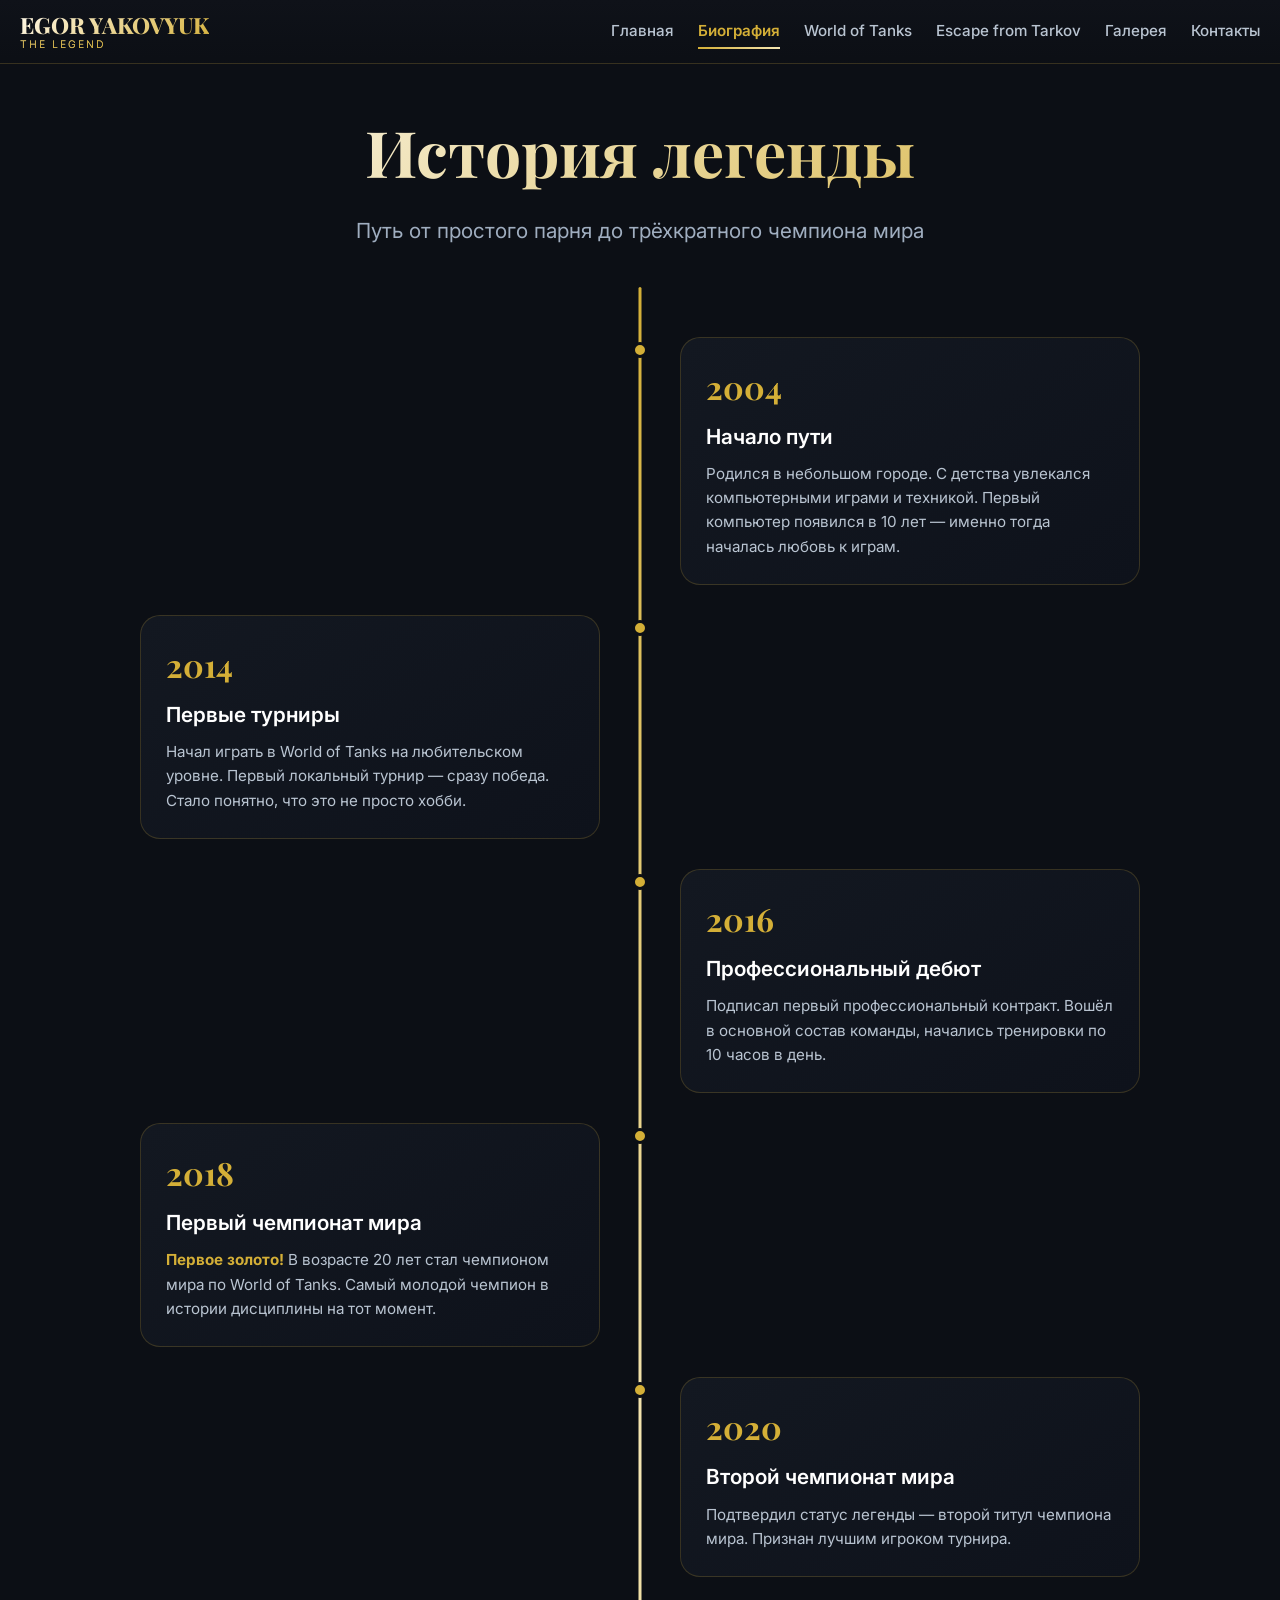
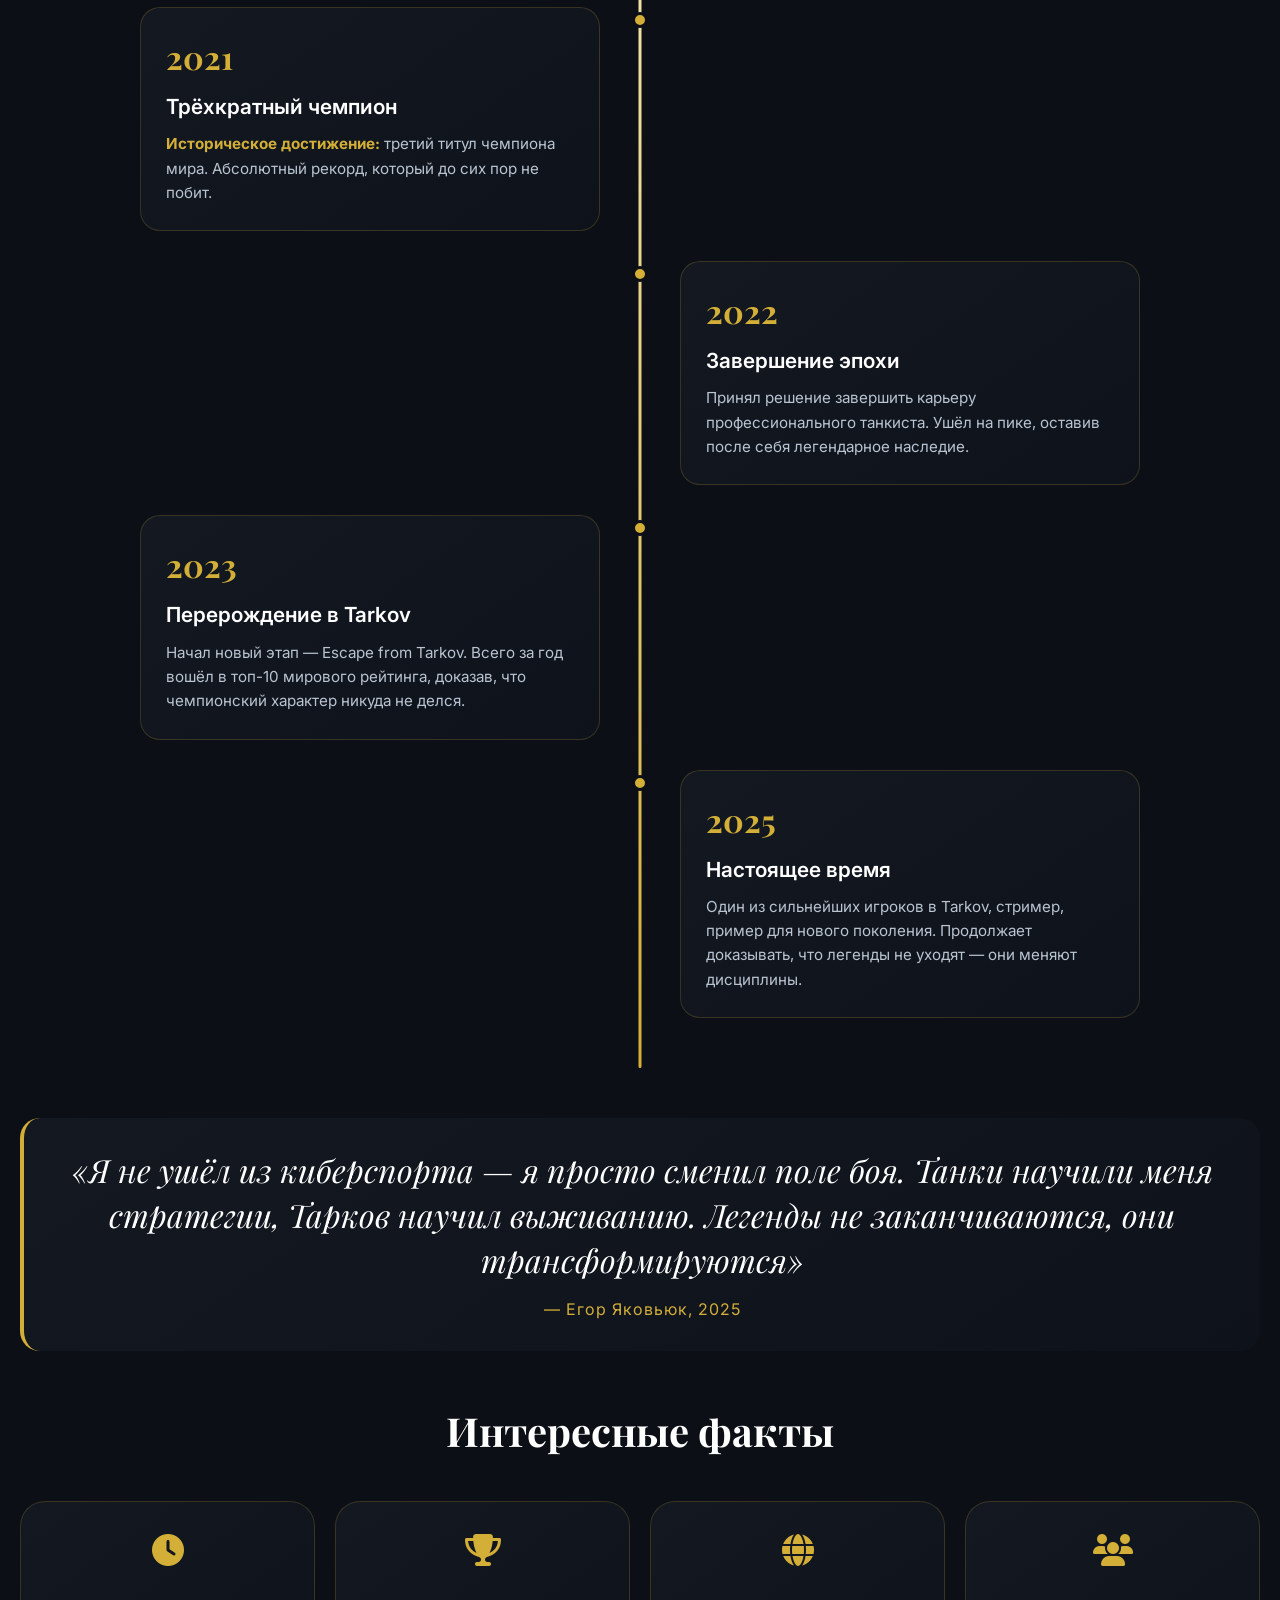
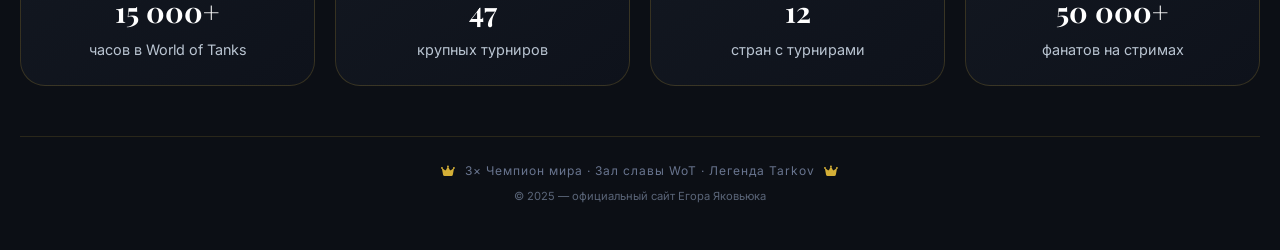
==== commit 47e32773: "адаптация под телефоны, создан отдельный файл стилей" ====
--- a/bio.html
+++ b/bio.html
@@ -17,180 +17,11 @@
     <!-- Font Awesome 6.5.1 -->
     <link rel="stylesheet" href="https://cdnjs.cloudflare.com/ajax/libs/font-awesome/6.5.1/css/all.min.css">
     
+    <!-- Единый файл стилей -->
+    <link rel="stylesheet" href="css/style.css">
+    
     <style>
-        /* ===== СБРОС И БАЗОВЫЕ СТИЛИ ===== */
-        * {
-            margin: 0;
-            padding: 0;
-            box-sizing: border-box;
-        }
-
-        body {
-            font-family: 'Inter', sans-serif;
-            background-color: #0c0f15;
-            color: #e5e9f0;
-            line-height: 1.5;
-            overflow-x: hidden;
-            width: 100%;
-        }
-
-        img {
-            max-width: 100%;
-            height: auto;
-            display: block;
-        }
-
-        /* ===== ШАПКА (ИДЕАЛЬНО ОДИНАКОВАЯ ДЛЯ ВСЕХ СТРАНИЦ) ===== */
-        .header {
-            background: linear-gradient(180deg, #0f1219 0%, rgba(12,15,21,0.98) 100%);
-            backdrop-filter: blur(10px);
-            border-bottom: 1px solid rgba(212, 175, 55, 0.2);
-            position: sticky;
-            top: 0;
-            z-index: 1000;
-            width: 100%;
-        }
-
-        .header-container {
-            max-width: 1400px;
-            margin: 0 auto;
-            padding: 12px 20px;
-            display: flex;
-            align-items: center;
-            justify-content: space-between;
-            position: relative;
-        }
-
-        .logo {
-            font-family: 'Playfair Display', serif;
-            font-size: 1.4rem;
-            font-weight: 800;
-            background: linear-gradient(135deg, #fff8e7, #d4af37);
-            -webkit-background-clip: text;
-            background-clip: text;
-            color: transparent;
-            text-decoration: none;
-            line-height: 1.2;
-            z-index: 1001;
-            white-space: nowrap;
-        }
-
-        .logo span {
-            font-size: 0.65rem;
-            color: #d4af37;
-            display: block;
-            letter-spacing: 2px;
-            text-transform: uppercase;
-            font-family: 'Inter', sans-serif;
-            font-weight: 300;
-        }
-
-        .burger {
-            display: none;
-            flex-direction: column;
-            justify-content: space-between;
-            width: 28px;
-            height: 20px;
-            cursor: pointer;
-            z-index: 1001;
-        }
-
-        .burger span {
-            display: block;
-            width: 100%;
-            height: 2.5px;
-            background-color: #d4af37;
-            border-radius: 3px;
-            transition: all 0.3s ease;
-        }
-
-        .burger.active span:nth-child(1) {
-            transform: translateY(9px) rotate(45deg);
-        }
-
-        .burger.active span:nth-child(2) {
-            opacity: 0;
-        }
-
-        .burger.active span:nth-child(3) {
-            transform: translateY(-9px) rotate(-45deg);
-        }
-
-        .nav-menu {
-            display: flex;
-            gap: 24px;
-        }
-
-        .nav-link {
-            color: #b9c4d1;
-            text-decoration: none;
-            font-weight: 500;
-            font-size: 0.95rem;
-            padding: 6px 0;
-            position: relative;
-            white-space: nowrap;
-            transition: color 0.2s;
-        }
-
-        .nav-link::after {
-            content: '';
-            position: absolute;
-            bottom: 0;
-            left: 0;
-            width: 0;
-            height: 2px;
-            background: linear-gradient(90deg, #d4af37, #f5e6b3);
-            transition: width 0.3s ease;
-        }
-
-        .nav-link:hover {
-            color: #fff;
-        }
-
-        .nav-link:hover::after,
-        .nav-link.active::after {
-            width: 100%;
-        }
-
-        .nav-link.active {
-            color: #d4af37;
-            font-weight: 600;
-        }
-
-        /* ===== ОСНОВНОЙ КОНТЕЙНЕР ===== */
-        .main {
-            max-width: 1400px;
-            margin: 0 auto;
-            padding: 20px;
-        }
-
-        /* ===== ЗАГОЛОВОК СТРАНИЦЫ ===== */
-        .page-header {
-            text-align: center;
-            margin: 20px 0 40px;
-        }
-
-        .page-title {
-            font-family: 'Playfair Display', serif;
-            font-size: clamp(2.2rem, 6vw, 4rem);
-            font-weight: 700;
-            margin-bottom: 15px;
-            background: linear-gradient(135deg, #ffffff, #d4af37);
-            -webkit-background-clip: text;
-            background-clip: text;
-            color: transparent;
-            line-height: 1.2;
-        }
-
-        .page-subtitle {
-            font-size: clamp(1rem, 2.5vw, 1.3rem);
-            color: #a0aec0;
-            max-width: 700px;
-            margin: 0 auto;
-            padding: 0 15px;
-        }
-
-        /* ===== ВРЕМЕННАЯ ЛИНИЯ ===== */
+        /* Специфичные стили только для bio.html */
         .timeline {
             position: relative;
             max-width: 1000px;
@@ -265,7 +96,6 @@
             color: #d4af37;
         }
 
-        /* ===== ЦИТАТА ===== */
         .quote-block {
             background: linear-gradient(145deg, #131821, #0e121b);
             border-left: 4px solid #d4af37;
@@ -290,7 +120,6 @@
             letter-spacing: 1px;
         }
 
-        /* ===== КАРТОЧКИ С ФАКТАМИ ===== */
         .facts-grid {
             display: grid;
             grid-template-columns: repeat(auto-fit, minmax(200px, 1fr));
@@ -331,27 +160,6 @@
             font-size: 0.9rem;
         }
 
-        /* ===== ФУТЕР ===== */
-        .footer {
-            border-top: 1px solid rgba(212, 175, 55, 0.15);
-            padding: 25px 0;
-            margin-top: 40px;
-            text-align: center;
-            color: #68748e;
-        }
-
-        .legacy {
-            font-size: 0.75rem;
-            letter-spacing: 1px;
-            margin-bottom: 10px;
-        }
-
-        .legacy i {
-            color: #d4af37;
-            margin: 0 5px;
-        }
-
-        /* ===== АДАПТАЦИЯ ДЛЯ ПЛАНШЕТОВ И ДЕСКТОПА ===== */
         @media (min-width: 768px) {
             .timeline::before {
                 left: 50%;
@@ -384,71 +192,7 @@
             }
         }
 
-        /* ===== АДАПТАЦИЯ ДЛЯ РАЗНЫХ ЭКРАНОВ ===== */
-        @media (max-width: 1000px) {
-            .nav-menu {
-                gap: 16px;
-            }
-            
-            .nav-link {
-                font-size: 0.9rem;
-            }
-        }
-
-        @media (max-width: 900px) {
-            .burger {
-                display: flex;
-            }
-
-            .nav-menu {
-                position: fixed;
-                top: 0;
-                right: -100%;
-                width: 80%;
-                max-width: 350px;
-                height: 100vh;
-                background: #0f1219;
-                flex-direction: column;
-                justify-content: center;
-                align-items: center;
-                gap: 30px;
-                transition: right 0.3s ease;
-                border-left: 1px solid rgba(212, 175, 55, 0.2);
-                z-index: 1000;
-                padding: 20px;
-            }
-
-            .nav-menu.active {
-                right: 0;
-            }
-
-            .nav-link {
-                font-size: 1.2rem;
-                white-space: normal;
-            }
-        }
-
         @media (max-width: 600px) {
-            .header-container {
-                padding: 10px 15px;
-            }
-
-            .logo {
-                font-size: 1.2rem;
-            }
-
-            .logo span {
-                font-size: 0.55rem;
-            }
-
-            .main {
-                padding: 15px;
-            }
-
-            .page-header {
-                margin: 10px 0 30px;
-            }
-
             .timeline-item {
                 padding-left: 45px;
             }
@@ -470,20 +214,9 @@
                 gap: 15px;
             }
         }
-
-        @media (min-width: 1400px) {
-            .nav-link {
-                font-size: 1rem;
-            }
-            
-            .page-title {
-                font-size: 4rem;
-            }
-        }
     </style>
 </head>
 <body>
-    <!-- ШАПКА -->
     <header class="header">
         <div class="header-container">
             <a href="index.html" class="logo">
@@ -491,7 +224,6 @@
                 <span>THE LEGEND</span>
             </a>
             
-            <!-- Бургер-меню -->
             <div class="burger" id="burger">
                 <span></span>
                 <span></span>
@@ -510,124 +242,103 @@
     </header>
 
     <main class="main">
-        <!-- ЗАГОЛОВОК -->
         <div class="page-header">
             <h1 class="page-title">История легенды</h1>
             <p class="page-subtitle">Путь от простого парня до трёхкратного чемпиона мира</p>
         </div>
 
-        <!-- ВРЕМЕННАЯ ЛИНИЯ ЖИЗНИ -->
         <div class="timeline">
-            <!-- 2004 - Рождение -->
+            <!-- 2004 -->
             <div class="timeline-item">
                 <div class="timeline-dot"></div>
                 <div class="timeline-content">
                     <div class="timeline-year">2004</div>
                     <div class="timeline-title">Начало пути</div>
-                    <div class="timeline-text">
-                        Родился в небольшом городе. С детства увлекался компьютерными играми и техникой. Первый компьютер появился в 10 лет — именно тогда началась любовь к играм.
-                    </div>
-                </div>
-            </div>
-
-            <!-- 2014 - Первые шаги в киберспорте -->
+                    <div class="timeline-text">Родился в небольшом городе. С детства увлекался компьютерными играми и техникой. Первый компьютер появился в 10 лет — именно тогда началась любовь к играм.</div>
+                </div>
+            </div>
+
+            <!-- 2014 -->
             <div class="timeline-item">
                 <div class="timeline-dot"></div>
                 <div class="timeline-content">
                     <div class="timeline-year">2014</div>
                     <div class="timeline-title">Первые турниры</div>
-                    <div class="timeline-text">
-                        Начал играть в World of Tanks на любительском уровне. Первый локальный турнир — сразу победа. Стало понятно, что это не просто хобби.
-                    </div>
-                </div>
-            </div>
-
-            <!-- 2016 - Профессиональная карьера -->
+                    <div class="timeline-text">Начал играть в World of Tanks на любительском уровне. Первый локальный турнир — сразу победа. Стало понятно, что это не просто хобби.</div>
+                </div>
+            </div>
+
+            <!-- 2016 -->
             <div class="timeline-item">
                 <div class="timeline-dot"></div>
                 <div class="timeline-content">
                     <div class="timeline-year">2016</div>
                     <div class="timeline-title">Профессиональный дебют</div>
-                    <div class="timeline-text">
-                        Подписал первый профессиональный контракт. Вошёл в основной состав команды, начались тренировки по 10 часов в день.
-                    </div>
-                </div>
-            </div>
-
-            <!-- 2018 - Первый чемпионат мира -->
+                    <div class="timeline-text">Подписал первый профессиональный контракт. Вошёл в основной состав команды, начались тренировки по 10 часов в день.</div>
+                </div>
+            </div>
+
+            <!-- 2018 -->
             <div class="timeline-item">
                 <div class="timeline-dot"></div>
                 <div class="timeline-content">
                     <div class="timeline-year">2018</div>
                     <div class="timeline-title">Первый чемпионат мира</div>
-                    <div class="timeline-text">
-                        <strong>Первое золото!</strong> В возрасте 20 лет стал чемпионом мира по World of Tanks. Самый молодой чемпион в истории дисциплины на тот момент.
-                    </div>
-                </div>
-            </div>
-
-            <!-- 2020 - Второй титул -->
+                    <div class="timeline-text"><strong>Первое золото!</strong> В возрасте 20 лет стал чемпионом мира по World of Tanks. Самый молодой чемпион в истории дисциплины на тот момент.</div>
+                </div>
+            </div>
+
+            <!-- 2020 -->
             <div class="timeline-item">
                 <div class="timeline-dot"></div>
                 <div class="timeline-content">
                     <div class="timeline-year">2020</div>
                     <div class="timeline-title">Второй чемпионат мира</div>
-                    <div class="timeline-text">
-                        Подтвердил статус легенды — второй титул чемпиона мира. Признан лучшим игроком турнира.
-                    </div>
-                </div>
-            </div>
-
-            <!-- 2021 - Третий титул и рекорд -->
+                    <div class="timeline-text">Подтвердил статус легенды — второй титул чемпиона мира. Признан лучшим игроком турнира.</div>
+                </div>
+            </div>
+
+            <!-- 2021 -->
             <div class="timeline-item">
                 <div class="timeline-dot"></div>
                 <div class="timeline-content">
                     <div class="timeline-year">2021</div>
                     <div class="timeline-title">Трёхкратный чемпион</div>
-                    <div class="timeline-text">
-                        <strong>Историческое достижение:</strong> третий титул чемпиона мира. Абсолютный рекорд, который до сих пор не побит.
-                    </div>
-                </div>
-            </div>
-
-            <!-- 2022 - Завершение карьеры танкиста -->
+                    <div class="timeline-text"><strong>Историческое достижение:</strong> третий титул чемпиона мира. Абсолютный рекорд, который до сих пор не побит.</div>
+                </div>
+            </div>
+
+            <!-- 2022 -->
             <div class="timeline-item">
                 <div class="timeline-dot"></div>
                 <div class="timeline-content">
                     <div class="timeline-year">2022</div>
                     <div class="timeline-title">Завершение эпохи</div>
-                    <div class="timeline-text">
-                        Принял решение завершить карьеру профессионального танкиста. Ушёл на пике, оставив после себя легендарное наследие.
-                    </div>
-                </div>
-            </div>
-
-            <!-- 2023 - Новая глава: Tarkov -->
+                    <div class="timeline-text">Принял решение завершить карьеру профессионального танкиста. Ушёл на пике, оставив после себя легендарное наследие.</div>
+                </div>
+            </div>
+
+            <!-- 2023 -->
             <div class="timeline-item">
                 <div class="timeline-dot"></div>
                 <div class="timeline-content">
                     <div class="timeline-year">2023</div>
                     <div class="timeline-title">Перерождение в Tarkov</div>
-                    <div class="timeline-text">
-                        Начал новый этап — Escape from Tarkov. Всего за год вошёл в топ-10 мирового рейтинга, доказав, что чемпионский характер никуда не делся.
-                    </div>
-                </div>
-            </div>
-
-            <!-- 2025 - Настоящее время -->
+                    <div class="timeline-text">Начал новый этап — Escape from Tarkov. Всего за год вошёл в топ-10 мирового рейтинга, доказав, что чемпионский характер никуда не делся.</div>
+                </div>
+            </div>
+
+            <!-- 2025 -->
             <div class="timeline-item">
                 <div class="timeline-dot"></div>
                 <div class="timeline-content">
                     <div class="timeline-year">2025</div>
                     <div class="timeline-title">Настоящее время</div>
-                    <div class="timeline-text">
-                        Один из сильнейших игроков в Tarkov, стример, пример для нового поколения. Продолжает доказывать, что легенды не уходят — они меняют дисциплины.
-                    </div>
+                    <div class="timeline-text">Один из сильнейших игроков в Tarkov, стример, пример для нового поколения. Продолжает доказывать, что легенды не уходят — они меняют дисциплины.</div>
                 </div>
             </div>
         </div>
 
-        <!-- ЦИТАТА -->
         <div class="quote-block">
             <div class="quote-text">
                 «Я не ушёл из киберспорта — я просто сменил поле боя. Танки научили меня стратегии, Тарков научил выживанию. Легенды не заканчиваются, они трансформируются»
@@ -635,7 +346,6 @@
             <div class="quote-author">— Егор Яковьюк, 2025</div>
         </div>
 
-        <!-- ИНТЕРЕСНЫЕ ФАКТЫ -->
         <h2 style="font-family: 'Playfair Display'; font-size: clamp(1.8rem, 5vw, 2.5rem); margin: 40px 0 20px; text-align: center; color: #fff;">Интересные факты</h2>
         
         <div class="facts-grid">
@@ -644,19 +354,16 @@
                 <div class="fact-number">15 000+</div>
                 <div class="fact-label">часов в World of Tanks</div>
             </div>
-            
             <div class="fact-card">
                 <div class="fact-icon"><i class="fas fa-trophy"></i></div>
                 <div class="fact-number">47</div>
                 <div class="fact-label">крупных турниров</div>
             </div>
-            
             <div class="fact-card">
                 <div class="fact-icon"><i class="fas fa-globe"></i></div>
                 <div class="fact-number">12</div>
                 <div class="fact-label">стран с турнирами</div>
             </div>
-            
             <div class="fact-card">
                 <div class="fact-icon"><i class="fas fa-users"></i></div>
                 <div class="fact-number">50 000+</div>
@@ -664,40 +371,40 @@
             </div>
         </div>
 
-        <!-- ПОДВАЛ -->
         <footer class="footer">
             <div class="legacy">
                 <i class="fas fa-crown"></i> 3× Чемпион мира · Зал славы WoT · Легенда Tarkov <i class="fas fa-crown"></i>
             </div>
-            <div style="margin-top: 20px; font-size: 0.75rem;">
+            <div class="footer-copyright">
                 © 2025 — официальный сайт Егора Яковьюка
             </div>
         </footer>
     </main>
 
     <script>
-        // Бургер-меню
         const burger = document.getElementById('burger');
         const navMenu = document.getElementById('navMenu');
+        const body = document.body;
         
         burger.addEventListener('click', () => {
             burger.classList.toggle('active');
             navMenu.classList.toggle('active');
+            body.classList.toggle('menu-open');
         });
 
-        // Закрытие меню при клике на ссылку
         document.querySelectorAll('.nav-link').forEach(link => {
             link.addEventListener('click', () => {
                 burger.classList.remove('active');
                 navMenu.classList.remove('active');
+                body.classList.remove('menu-open');
             });
         });
 
-        // Закрытие по ESC
         document.addEventListener('keydown', (e) => {
             if (e.key === 'Escape' && navMenu.classList.contains('active')) {
                 burger.classList.remove('active');
                 navMenu.classList.remove('active');
+                body.classList.remove('menu-open');
             }
         });
     </script>
--- a/css/style.css
+++ b/css/style.css
@@ -0,0 +1,836 @@
+/* ===== СБРОС И БАЗОВЫЕ СТИЛИ ===== */
+* {
+    margin: 0;
+    padding: 0;
+    box-sizing: border-box;
+}
+
+body {
+    font-family: 'Inter', sans-serif;
+    background-color: #0c0f15;
+    color: #e5e9f0;
+    line-height: 1.5;
+    overflow-x: hidden;
+    width: 100%;
+    position: relative;
+}
+
+img {
+    max-width: 100%;
+    height: auto;
+    display: block;
+}
+
+/* ===== ШАПКА (ЕДИНАЯ ДЛЯ ВСЕХ) ===== */
+.header {
+    background: linear-gradient(180deg, #0f1219 0%, rgba(12,15,21,0.98) 100%);
+    backdrop-filter: blur(10px);
+    border-bottom: 1px solid rgba(212, 175, 55, 0.2);
+    position: sticky;
+    top: 0;
+    z-index: 1000;
+    width: 100%;
+}
+
+.header-container {
+    max-width: 1400px;
+    margin: 0 auto;
+    padding: 12px 20px;
+    display: flex;
+    align-items: center;
+    justify-content: space-between;
+    position: relative;
+}
+
+.logo {
+    font-family: 'Playfair Display', serif;
+    font-size: 1.4rem;
+    font-weight: 800;
+    background: linear-gradient(135deg, #fff8e7, #d4af37);
+    -webkit-background-clip: text;
+    background-clip: text;
+    color: transparent;
+    text-decoration: none;
+    line-height: 1.2;
+    z-index: 1001;
+    white-space: nowrap;
+}
+
+.logo span {
+    font-size: 0.65rem;
+    color: #d4af37;
+    display: block;
+    letter-spacing: 2px;
+    text-transform: uppercase;
+    font-family: 'Inter', sans-serif;
+    font-weight: 300;
+}
+
+/* ===== БУРГЕР-МЕНЮ (ИСПРАВЛЕННОЕ) ===== */
+.burger {
+    display: none;
+    flex-direction: column;
+    justify-content: space-between;
+    width: 30px;
+    height: 24px;
+    cursor: pointer;
+    z-index: 1001;
+    position: relative;
+}
+
+.burger span {
+    display: block;
+    width: 100%;
+    height: 3px;
+    background-color: #d4af37;
+    border-radius: 3px;
+    transition: all 0.3s ease;
+    position: absolute;
+    left: 0;
+}
+
+.burger span:nth-child(1) {
+    top: 0;
+}
+
+.burger span:nth-child(2) {
+    top: 10px;
+}
+
+.burger span:nth-child(3) {
+    top: 20px;
+}
+
+.burger.active span:nth-child(1) {
+    transform: rotate(45deg);
+    top: 10px;
+}
+
+.burger.active span:nth-child(2) {
+    opacity: 0;
+}
+
+.burger.active span:nth-child(3) {
+    transform: rotate(-45deg);
+    top: 10px;
+}
+
+.nav-menu {
+    display: flex;
+    gap: 24px;
+}
+
+.nav-link {
+    color: #b9c4d1;
+    text-decoration: none;
+    font-weight: 500;
+    font-size: 0.95rem;
+    padding: 6px 0;
+    position: relative;
+    white-space: nowrap;
+    transition: color 0.2s;
+}
+
+.nav-link::after {
+    content: '';
+    position: absolute;
+    bottom: 0;
+    left: 0;
+    width: 0;
+    height: 2px;
+    background: linear-gradient(90deg, #d4af37, #f5e6b3);
+    transition: width 0.3s ease;
+}
+
+.nav-link:hover {
+    color: #fff;
+}
+
+.nav-link:hover::after,
+.nav-link.active::after {
+    width: 100%;
+}
+
+.nav-link.active {
+    color: #d4af37;
+    font-weight: 600;
+}
+
+/* ===== ОСНОВНОЙ КОНТЕЙНЕР ===== */
+.main {
+    max-width: 1400px;
+    margin: 0 auto;
+    padding: 20px;
+}
+
+/* ===== ЗАГОЛОВОК СТРАНИЦЫ ===== */
+.page-header {
+    text-align: center;
+    margin: 20px 0 40px;
+}
+
+.page-title {
+    font-family: 'Playfair Display', serif;
+    font-size: clamp(2.2rem, 6vw, 4rem);
+    font-weight: 700;
+    margin-bottom: 15px;
+    background: linear-gradient(135deg, #ffffff, #d4af37);
+    -webkit-background-clip: text;
+    background-clip: text;
+    color: transparent;
+}
+
+.page-subtitle {
+    font-size: clamp(1rem, 2.5vw, 1.3rem);
+    color: #a0aec0;
+    max-width: 700px;
+    margin: 0 auto;
+    padding: 0 15px;
+}
+
+/* ===== СТАТИСТИКА (ДЛЯ ГЛАВНОЙ - ПЛАШКИ С ПОДСВЕТКОЙ) ===== */
+.stats-row {
+    display: flex;
+    gap: 10px;
+    margin-bottom: 30px;
+    flex-wrap: wrap;
+}
+
+.stat-item {
+    flex: 1;
+    min-width: 100px;
+    background: rgba(0, 0, 0, 0.3);
+    border-radius: 15px;
+    padding: 15px 10px;
+    text-align: center;
+    transition: background 0.3s ease, transform 0.3s ease;
+    display: flex;
+    flex-direction: column;
+    gap: 8px;
+}
+
+.stat-item:hover {
+    background: rgba(212, 175, 55, 0.15);
+    transform: translateY(-2px);
+}
+
+.stat-number {
+    font-family: 'Playfair Display', serif;
+    font-size: clamp(1.6rem, 4vw, 2.5rem);
+    font-weight: 700;
+    color: #d4af37;
+    line-height: 1.2;
+    margin: 0;
+}
+
+.stat-label {
+    font-size: 0.7rem;
+    text-transform: uppercase;
+    letter-spacing: 0.5px;
+    color: #a0aec0;
+    line-height: 1.3;
+    margin: 0;
+}
+
+/* ===== СТАТИСТИКА В КАРТОЧКАХ (ДЛЯ WOT И TARKOV) ===== */
+.stats-grid {
+    display: grid;
+    grid-template-columns: repeat(auto-fit, minmax(140px, 1fr));
+    gap: 15px;
+    margin: 30px 0;
+}
+
+.stat-card {
+    background: linear-gradient(145deg, #131821, #0e121b);
+    border: 1px solid rgba(212, 175, 55, 0.2);
+    border-radius: 16px;
+    padding: 20px 12px;
+    text-align: center;
+    transition: transform 0.3s ease, border-color 0.3s ease;
+    position: relative;
+    overflow: hidden;
+}
+
+.stat-card::before {
+    content: '';
+    position: absolute;
+    top: 0;
+    left: 0;
+    width: 100%;
+    height: 3px;
+    background: linear-gradient(90deg, #d4af37, #f5e6b3);
+    transform: translateX(-100%);
+    transition: transform 0.4s ease;
+}
+
+.stat-card:hover {
+    transform: translateY(-3px);
+    border-color: rgba(212, 175, 55, 0.4);
+}
+
+.stat-card:hover::before {
+    transform: translateX(0);
+}
+
+.stat-icon {
+    font-size: 1.8rem;
+    color: #d4af37;
+    margin-bottom: 10px;
+}
+
+.stat-number {
+    font-family: 'Playfair Display', serif;
+    font-size: clamp(1.6rem, 4vw, 2.5rem);
+    font-weight: 700;
+    color: #d4af37;
+    line-height: 1.2;
+    margin-bottom: 5px;
+}
+
+.stat-label {
+    font-size: 0.7rem;
+    color: #b9c4d1;
+    letter-spacing: 0.5px;
+    text-transform: uppercase;
+}
+
+/* ===== ФОТО С РАМКОЙ (КАК НА ГЛАВНОЙ) ===== */
+.photo-frame {
+    position: relative;
+    border-radius: 30px;
+    overflow: hidden;
+    box-shadow: 0 30px 40px -20px #000, 0 0 0 2px rgba(212, 175, 55, 0.3), 0 0 0 4px rgba(12,15,21,0.9);
+    transform: rotate(1deg);
+    transition: transform 0.5s cubic-bezier(0.2, 0.9, 0.3, 1.1), box-shadow 0.4s ease;
+    aspect-ratio: 4/5;
+}
+
+.photo-frame:hover {
+    transform: rotate(0deg) scale(1.02);
+    box-shadow: 0 40px 60px -20px #000, 0 0 0 3px #d4af37, 0 0 0 6px rgba(212,175,55,0.15);
+}
+
+.photo-frame img {
+    width: 100%;
+    height: 100%;
+    object-fit: cover;
+    transition: transform 0.6s ease;
+}
+
+.photo-frame:hover img {
+    transform: scale(1.05);
+}
+
+/* ===== ЗАГОЛОВКИ СЕКЦИЙ ===== */
+.section-title {
+    font-family: 'Playfair Display', serif;
+    font-size: clamp(1.8rem, 4vw, 2.5rem);
+    font-weight: 700;
+    margin: 30px 0 20px;
+    position: relative;
+    display: inline-block;
+}
+
+.section-title::after {
+    content: '';
+    position: absolute;
+    bottom: -8px;
+    left: 0;
+    width: 60px;
+    height: 3px;
+    background: linear-gradient(90deg, #d4af37, transparent);
+}
+
+.section-title.center {
+    display: block;
+    text-align: center;
+}
+
+.section-title.center::after {
+    left: 50%;
+    transform: translateX(-50%);
+}
+
+/* ===== КАРТОЧКИ С ДИНАМИЧЕСКОЙ ПОЛОСОЙ ===== */
+.card {
+    background: linear-gradient(145deg, #131821, #0e121b);
+    border: 1px solid rgba(212, 175, 55, 0.1);
+    border-radius: 20px;
+    padding: 25px;
+    transition: transform 0.3s ease, border-color 0.3s ease;
+    position: relative;
+    overflow: hidden;
+}
+
+.card::before {
+    content: '';
+    position: absolute;
+    top: 0;
+    left: 0;
+    width: 100%;
+    height: 4px;
+    background: linear-gradient(90deg, #d4af37, #f5e6b3);
+    transform: translateX(-100%);
+    transition: transform 0.4s ease;
+}
+
+.card:hover {
+    transform: translateY(-5px);
+    border-color: rgba(212, 175, 55, 0.3);
+}
+
+.card:hover::before {
+    transform: translateX(0);
+}
+
+/* ===== ТАБЛИЦЫ ===== */
+.table-container {
+    background: linear-gradient(145deg, #131821, #0e121b);
+    border-radius: 20px;
+    padding: 15px;
+    border: 1px solid rgba(212, 175, 55, 0.15);
+    overflow-x: auto;
+    -webkit-overflow-scrolling: touch;
+}
+
+.table-container table {
+    width: 100%;
+    min-width: 700px;
+    border-collapse: collapse;
+}
+
+.table-container th {
+    text-align: left;
+    padding: 15px 10px;
+    font-size: 0.9rem;
+    font-weight: 600;
+    color: #d4af37;
+    border-bottom: 2px solid rgba(212, 175, 55, 0.3);
+    text-transform: uppercase;
+    letter-spacing: 0.5px;
+}
+
+.table-container td {
+    padding: 12px 10px;
+    border-bottom: 1px solid rgba(255,255,255,0.05);
+    font-size: 0.9rem;
+    color: #e5e9f0;
+}
+
+.table-container tr:hover td {
+    background: rgba(212, 175, 55, 0.05);
+}
+
+.table-container .gold {
+    color: #d4af37;
+    font-weight: 600;
+}
+
+.table-container .win {
+    background: rgba(212, 175, 55, 0.05);
+    border-left: 4px solid #d4af37;
+}
+
+/* ===== КОНТАКТЫ ===== */
+.contacts-grid {
+    display: grid;
+    grid-template-columns: repeat(auto-fit, minmax(280px, 1fr));
+    gap: 20px;
+    margin: 30px 0 50px;
+}
+
+.contact-card {
+    background: linear-gradient(145deg, #131821, #0e121b);
+    border: 1px solid rgba(212, 175, 55, 0.2);
+    border-radius: 25px;
+    padding: 30px 20px;
+    text-align: center;
+    transition: transform 0.3s ease, border-color 0.3s ease;
+    position: relative;
+    overflow: hidden;
+    text-decoration: none;
+    color: #e5e9f0;
+    display: block;
+}
+
+.contact-card::before {
+    content: '';
+    position: absolute;
+    top: 0;
+    left: 0;
+    width: 100%;
+    height: 4px;
+    background: linear-gradient(90deg, #d4af37, #f5e6b3);
+    transform: translateX(-100%);
+    transition: transform 0.4s ease;
+}
+
+.contact-card:hover {
+    transform: translateY(-5px);
+    border-color: #d4af37;
+}
+
+.contact-card:hover::before {
+    transform: translateX(0);
+}
+
+.contact-icon {
+    font-size: 3rem;
+    color: #d4af37;
+    margin-bottom: 15px;
+}
+
+.contact-card h3 {
+    font-size: 1.5rem;
+    font-weight: 700;
+    margin-bottom: 8px;
+    color: #fff;
+}
+
+.contact-card .handle {
+    font-size: 1rem;
+    color: #d4af37;
+    margin-bottom: 12px;
+    word-break: break-word;
+}
+
+.contact-card .description {
+    color: #a0aec0;
+    font-size: 0.9rem;
+    line-height: 1.5;
+}
+
+/* ===== РАСПИСАНИЕ ===== */
+.schedule-grid {
+    display: grid;
+    grid-template-columns: repeat(auto-fit, minmax(160px, 1fr));
+    gap: 15px;
+    margin: 20px 0;
+}
+
+.schedule-item {
+    background: rgba(0,0,0,0.3);
+    border-radius: 20px;
+    padding: 20px;
+    text-align: center;
+    transition: background 0.3s ease, transform 0.3s ease;
+    border: 1px solid rgba(212, 175, 55, 0.1);
+}
+
+.schedule-item:hover {
+    background: rgba(212, 175, 55, 0.15);
+    transform: translateY(-3px);
+}
+
+.schedule-item .day {
+    color: #d4af37;
+    font-size: 1.2rem;
+    font-weight: 600;
+    margin-bottom: 10px;
+}
+
+.schedule-item .time {
+    font-size: 1.2rem;
+    font-weight: 700;
+    color: #fff;
+    margin-bottom: 8px;
+}
+
+.schedule-item .platform {
+    color: #a0aec0;
+    font-size: 0.9rem;
+}
+
+.schedule-item .platform i {
+    color: #d4af37;
+    margin-right: 5px;
+}
+
+/* ===== КНОПКА TWITCH ===== */
+.twitch-button {
+    display: inline-block;
+    background: #d4af37;
+    color: #0c0f15;
+    padding: 12px 30px;
+    border-radius: 50px;
+    text-decoration: none;
+    font-weight: 600;
+    font-size: 1rem;
+    width: 100%;
+    max-width: 300px;
+    text-align: center;
+    transition: all 0.3s ease;
+    border: 1px solid transparent;
+}
+
+.twitch-button:hover {
+    background: transparent;
+    color: #d4af37;
+    border-color: #d4af37;
+    transform: translateY(-3px);
+    box-shadow: 0 10px 20px -10px #d4af37;
+}
+
+.twitch-button i {
+    margin-right: 8px;
+}
+
+/* ===== ДОПОЛНИТЕЛЬНАЯ ИНФОРМАЦИЯ ===== */
+.info-grid {
+    display: grid;
+    grid-template-columns: repeat(auto-fit, minmax(200px, 1fr));
+    gap: 15px;
+    margin: 30px 0;
+}
+
+.info-item {
+    background: rgba(19,24,33,0.5);
+    border-radius: 20px;
+    padding: 20px;
+    text-align: center;
+    transition: transform 0.3s ease, background 0.3s ease;
+    border: 1px solid rgba(212, 175, 55, 0.1);
+}
+
+.info-item:hover {
+    background: rgba(212, 175, 55, 0.1);
+    transform: translateY(-3px);
+}
+
+.info-item i {
+    color: #d4af37;
+    font-size: 2rem;
+    margin-bottom: 10px;
+}
+
+.info-item h3 {
+    color: #fff;
+    font-size: 1.1rem;
+    margin-bottom: 8px;
+}
+
+.info-item p {
+    color: #d4af37;
+    font-size: 1.3rem;
+    font-weight: 700;
+}
+
+/* ===== БИЗНЕС КАРТОЧКА ===== */
+.business-card {
+    background: rgba(212, 175, 55, 0.05);
+    border-radius: 30px;
+    padding: 30px 25px;
+    margin: 40px 0;
+    border: 1px solid rgba(212, 175, 55, 0.3);
+    text-align: center;
+    transition: transform 0.3s ease, border-color 0.3s ease;
+}
+
+.business-card:hover {
+    border-color: #d4af37;
+    transform: translateY(-3px);
+}
+
+.business-title {
+    font-size: 1.3rem;
+    color: #d4af37;
+    margin-bottom: 15px;
+    font-weight: 600;
+}
+
+.business-title i {
+    margin: 0 5px;
+}
+
+.business-email {
+    font-size: clamp(1.2rem, 4vw, 1.8rem);
+    font-weight: 700;
+    color: #fff;
+    margin-bottom: 10px;
+    word-break: break-word;
+}
+
+.business-email i {
+    color: #d4af37;
+    margin-right: 8px;
+}
+
+.business-note {
+    color: #a0aec0;
+    font-size: 0.95rem;
+}
+
+/* ===== ФУТЕР (ЕДИНЫЙ) ===== */
+.footer {
+    border-top: 1px solid rgba(212, 175, 55, 0.15);
+    padding: 25px 0;
+    margin-top: 50px;
+    text-align: center;
+    color: #68748e;
+}
+
+.legacy {
+    font-size: 0.75rem;
+    letter-spacing: 1px;
+    margin-bottom: 8px;
+}
+
+.legacy i {
+    color: #d4af37;
+    margin: 0 5px;
+}
+
+.footer-copyright {
+    font-size: 0.7rem;
+    color: #5a6578;
+}
+
+/* ===== АДАПТАЦИЯ ДЛЯ РАЗНЫХ ЭКРАНОВ ===== */
+@media (max-width: 1000px) {
+    .nav-menu {
+        gap: 16px;
+    }
+
+    .nav-link {
+        font-size: 0.9rem;
+    }
+}
+
+@media (max-width: 900px) {
+    .burger {
+        display: flex;
+    }
+
+    .nav-menu {
+        position: fixed;
+        top: 0;
+        right: -100%;
+        width: 280px;
+        height: 100vh;
+        background: #0f1219;
+        flex-direction: column;
+        justify-content: flex-start;
+        align-items: flex-start;
+        gap: 15px;
+        padding: 80px 30px 30px 30px;
+        transition: right 0.3s ease;
+        border-left: 1px solid rgba(212, 175, 55, 0.2);
+        z-index: 1000;
+        overflow-y: auto;
+        box-shadow: -5px 0 30px rgba(0,0,0,0.5);
+    }
+
+    .nav-menu.active {
+        right: 0;
+    }
+
+    .nav-link {
+        font-size: 1.2rem;
+        white-space: normal;
+        width: 100%;
+        padding: 12px 0;
+        border-bottom: 1px solid rgba(212, 175, 55, 0.1);
+    }
+
+    .nav-link:last-child {
+        border-bottom: none;
+    }
+
+    body.menu-open {
+        overflow: hidden;
+    }
+}
+
+@media (max-width: 768px) {
+    .contacts-grid {
+        grid-template-columns: 1fr;
+    }
+
+    .info-grid {
+        grid-template-columns: 1fr;
+    }
+
+    .schedule-grid {
+        grid-template-columns: 1fr;
+    }
+}
+
+@media (max-width: 600px) {
+    .header-container {
+        padding: 10px 15px;
+    }
+
+    .logo {
+        font-size: 1.2rem;
+    }
+
+    .logo span {
+        font-size: 0.55rem;
+    }
+
+    .main {
+        padding: 15px;
+    }
+
+    .stats-row {
+        gap: 6px;
+    }
+
+    .stat-item {
+        min-width: 70px;
+        padding: 12px 6px;
+    }
+
+    .stat-number {
+        font-size: 1.3rem;
+    }
+
+    .stat-label {
+        font-size: 0.6rem;
+    }
+
+    .stats-grid {
+        grid-template-columns: 1fr;
+        gap: 15px;
+    }
+
+    .stat-card {
+        padding: 25px 15px;
+    }
+
+    .contact-card {
+        padding: 25px 15px;
+    }
+
+    .contact-icon {
+        font-size: 2.5rem;
+    }
+
+    .contact-card h3 {
+        font-size: 1.3rem;
+    }
+
+    .footer {
+        padding: 20px 0;
+    }
+}
+
+@media (min-width: 601px) and (max-width: 900px) {
+    .stats-grid {
+        grid-template-columns: repeat(2, 1fr);
+    }
+
+    .contacts-grid {
+        grid-template-columns: repeat(2, 1fr);
+    }
+}
+
+@media (min-width: 1400px) {
+    .nav-link {
+        font-size: 1rem;
+    }
+
+    .page-title {
+        font-size: 4rem;
+    }
+}
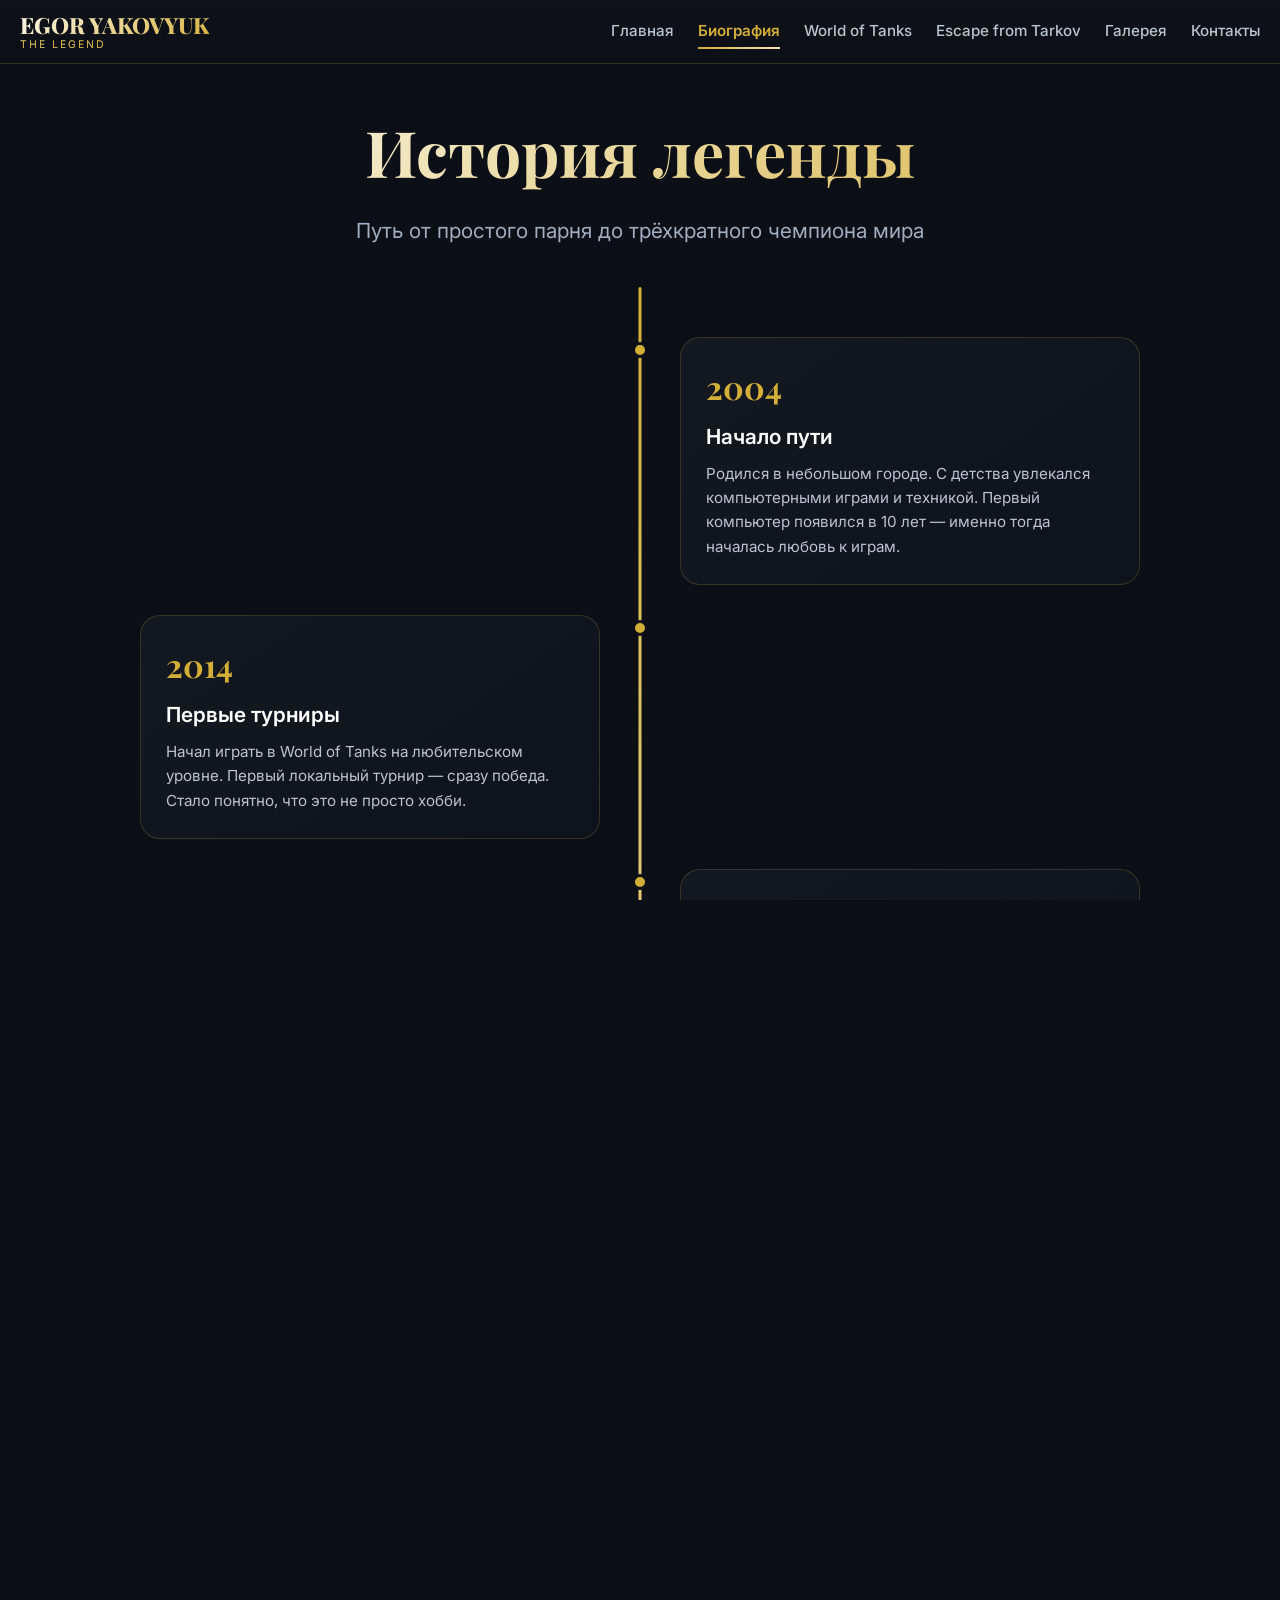
==== commit e6311366: "настроено прилипание шапки к верху экрана" ====
--- a/bio.html
+++ b/bio.html
@@ -4,22 +4,22 @@
     <meta charset="UTF-8">
     <meta name="viewport" content="width=device-width, initial-scale=1.0, maximum-scale=5.0">
     <title>Биография | Егор Яковьюк — Легенда киберспорта</title>
-    
+
     <!-- Фавикон -->
     <link rel="icon" type="image/png" href="favicon.png">
     <link rel="apple-touch-icon" href="favicon.png">
-    
+
     <!-- Шрифты -->
     <link rel="preconnect" href="https://fonts.googleapis.com">
     <link rel="preconnect" href="https://fonts.gstatic.com" crossorigin>
     <link href="https://fonts.googleapis.com/css2?family=Inter:wght@300;400;500;600;700&family=Playfair+Display:wght@400;500;600;700;800&display=swap" rel="stylesheet">
-    
+
     <!-- Font Awesome 6.5.1 -->
     <link rel="stylesheet" href="https://cdnjs.cloudflare.com/ajax/libs/font-awesome/6.5.1/css/all.min.css">
-    
+
     <!-- Единый файл стилей -->
     <link rel="stylesheet" href="css/style.css">
-    
+
     <style>
         /* Специфичные стили только для bio.html */
         .timeline {
@@ -223,7 +223,7 @@
                 EGOR YAKOVYUK
                 <span>THE LEGEND</span>
             </a>
-            
+
             <div class="burger" id="burger">
                 <span></span>
                 <span></span>
@@ -347,7 +347,7 @@
         </div>
 
         <h2 style="font-family: 'Playfair Display'; font-size: clamp(1.8rem, 5vw, 2.5rem); margin: 40px 0 20px; text-align: center; color: #fff;">Интересные факты</h2>
-        
+
         <div class="facts-grid">
             <div class="fact-card">
                 <div class="fact-icon"><i class="fas fa-clock"></i></div>
@@ -385,7 +385,7 @@
         const burger = document.getElementById('burger');
         const navMenu = document.getElementById('navMenu');
         const body = document.body;
-        
+
         burger.addEventListener('click', () => {
             burger.classList.toggle('active');
             navMenu.classList.toggle('active');
@@ -409,4 +409,4 @@
         });
     </script>
 </body>
-</html>+</html>
--- a/css/style.css
+++ b/css/style.css
@@ -3,6 +3,38 @@
     margin: 0;
     padding: 0;
     box-sizing: border-box;
+}
+
+
+
+/* ===== СТРУКТУРА ДЛЯ ПРИЛИПАНИЯ ПОДВАЛА ===== */
+html, body {
+    height: 100%;
+    margin: 0;
+    padding: 0;
+}
+
+body {
+    display: flex;
+    flex-direction: column;
+    min-height: 100vh;
+}
+
+.main {
+    flex: 1 0 auto;
+    width: 100%;
+}
+
+.footer {
+    flex-shrink: 0;
+}
+
+
+
+/* Глобальный запрет горизонтального скролла */
+html {
+    overflow-x: hidden;
+    width: 100%;
 }
 
 body {
@@ -74,7 +106,7 @@
     width: 30px;
     height: 24px;
     cursor: pointer;
-    z-index: 1001;
+    z-index: 1002; /* Выше чем у логотипа */
     position: relative;
 }
 
@@ -161,6 +193,7 @@
     max-width: 1400px;
     margin: 0 auto;
     padding: 20px;
+    overflow-x: hidden;
 }
 
 /* ===== ЗАГОЛОВОК СТРАНИЦЫ ===== */
@@ -697,8 +730,16 @@
 }
 
 @media (max-width: 900px) {
+    html, body {
+        overflow-x: hidden;
+        width: 100%;
+        position: relative;
+    }
+
     .burger {
         display: flex;
+        position: relative;
+        z-index: 1002;
     }
 
     .nav-menu {
@@ -715,7 +756,7 @@
         padding: 80px 30px 30px 30px;
         transition: right 0.3s ease;
         border-left: 1px solid rgba(212, 175, 55, 0.2);
-        z-index: 1000;
+        z-index: 1001;
         overflow-y: auto;
         box-shadow: -5px 0 30px rgba(0,0,0,0.5);
     }
@@ -739,6 +780,24 @@
     body.menu-open {
         overflow: hidden;
     }
+
+    /* Затемнение фона при открытом меню */
+    body.menu-open::after {
+        content: '';
+        position: fixed;
+        top: 0;
+        left: 0;
+        width: 100%;
+        height: 100%;
+        background: rgba(0, 0, 0, 0.5);
+        z-index: 999;
+        pointer-events: none;
+    }
+
+    /* Когда меню открыто, логотип не должен быть выше */
+    body.menu-open .logo {
+        z-index: 1000;
+    }
 }
 
 @media (max-width: 768px) {
